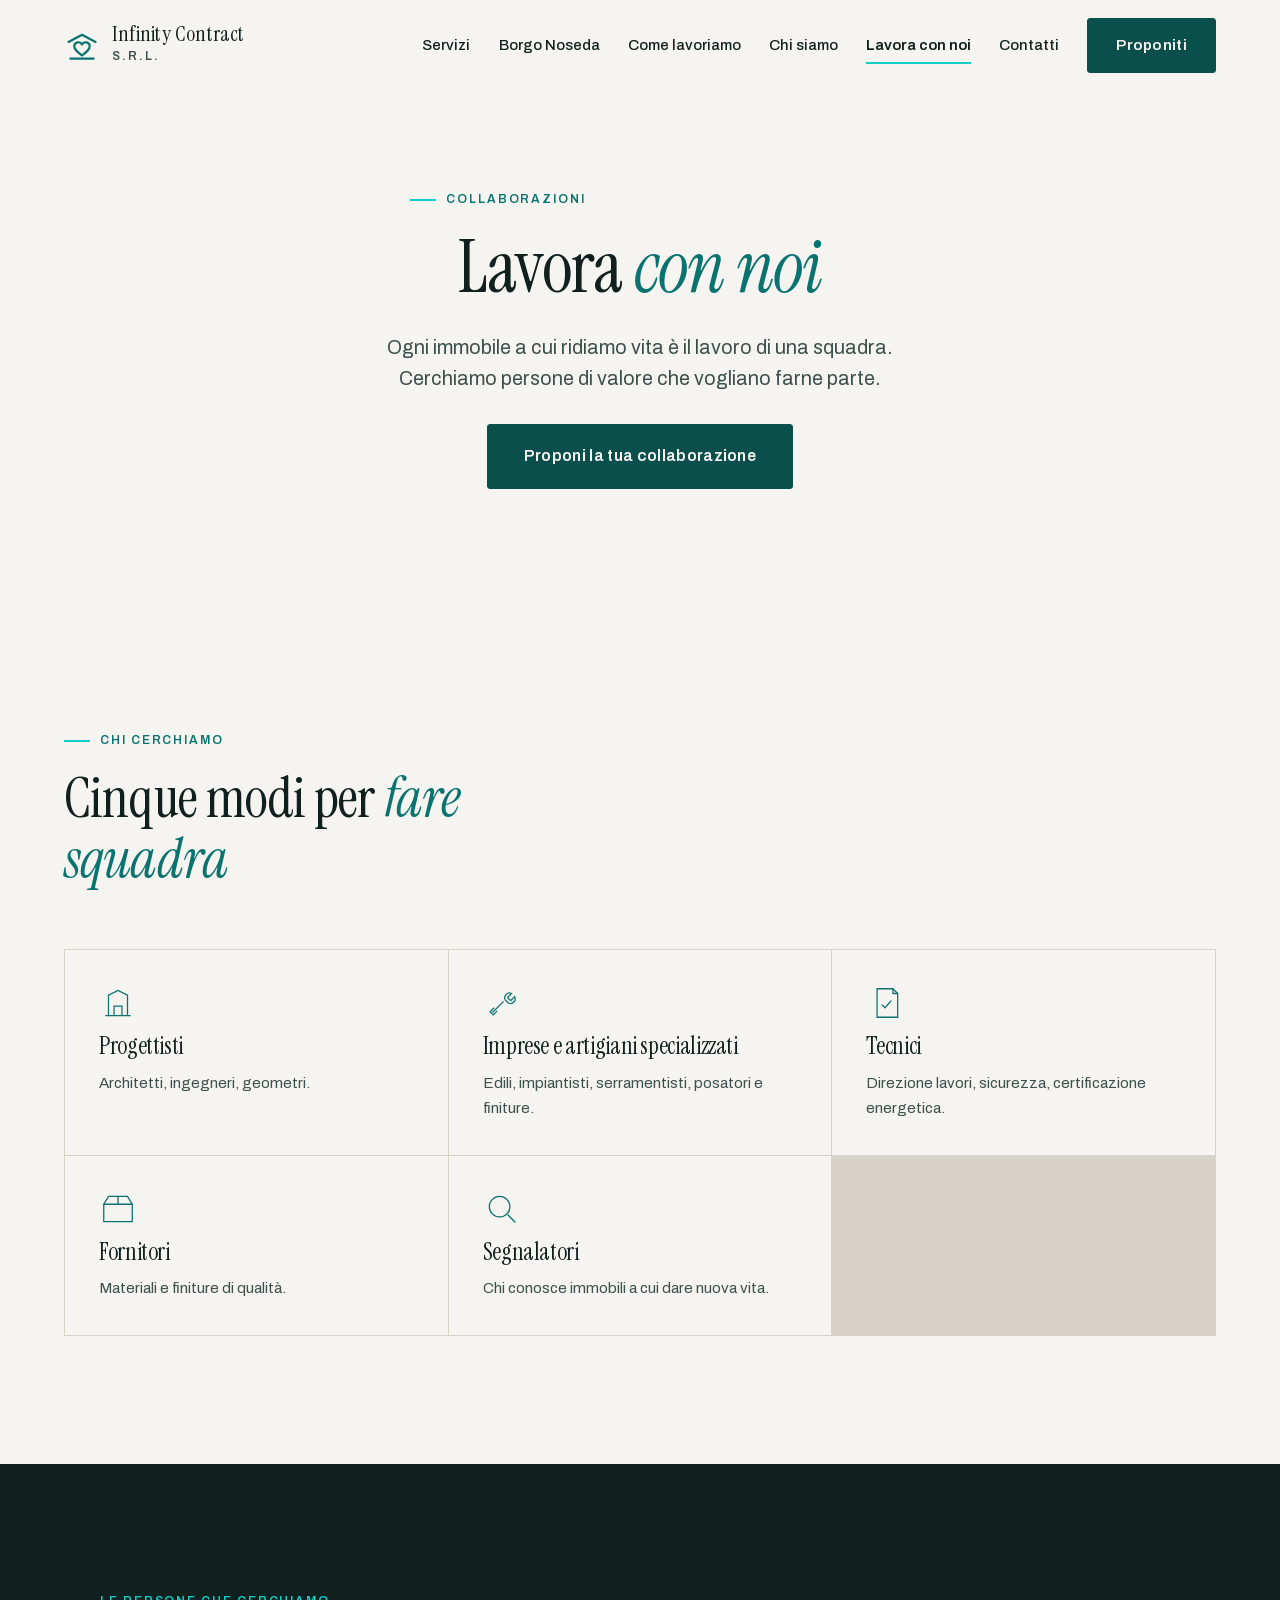
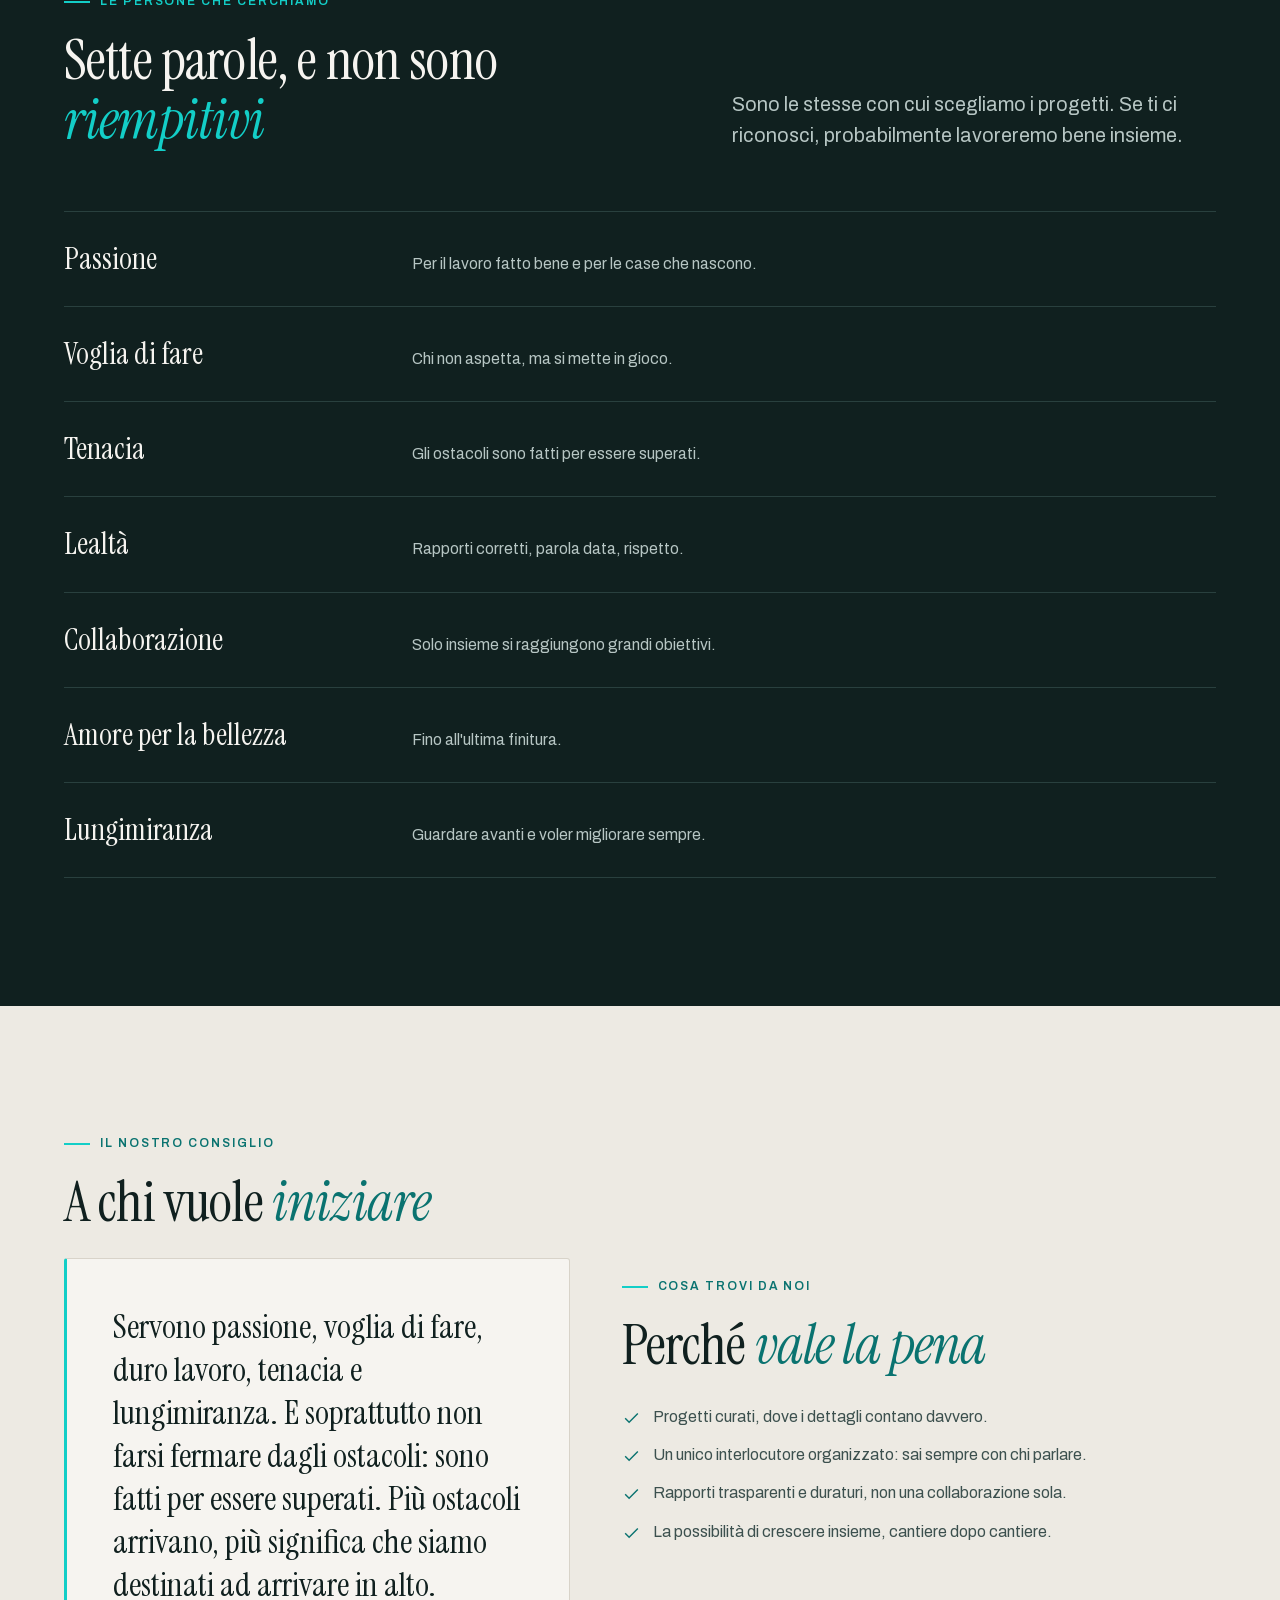
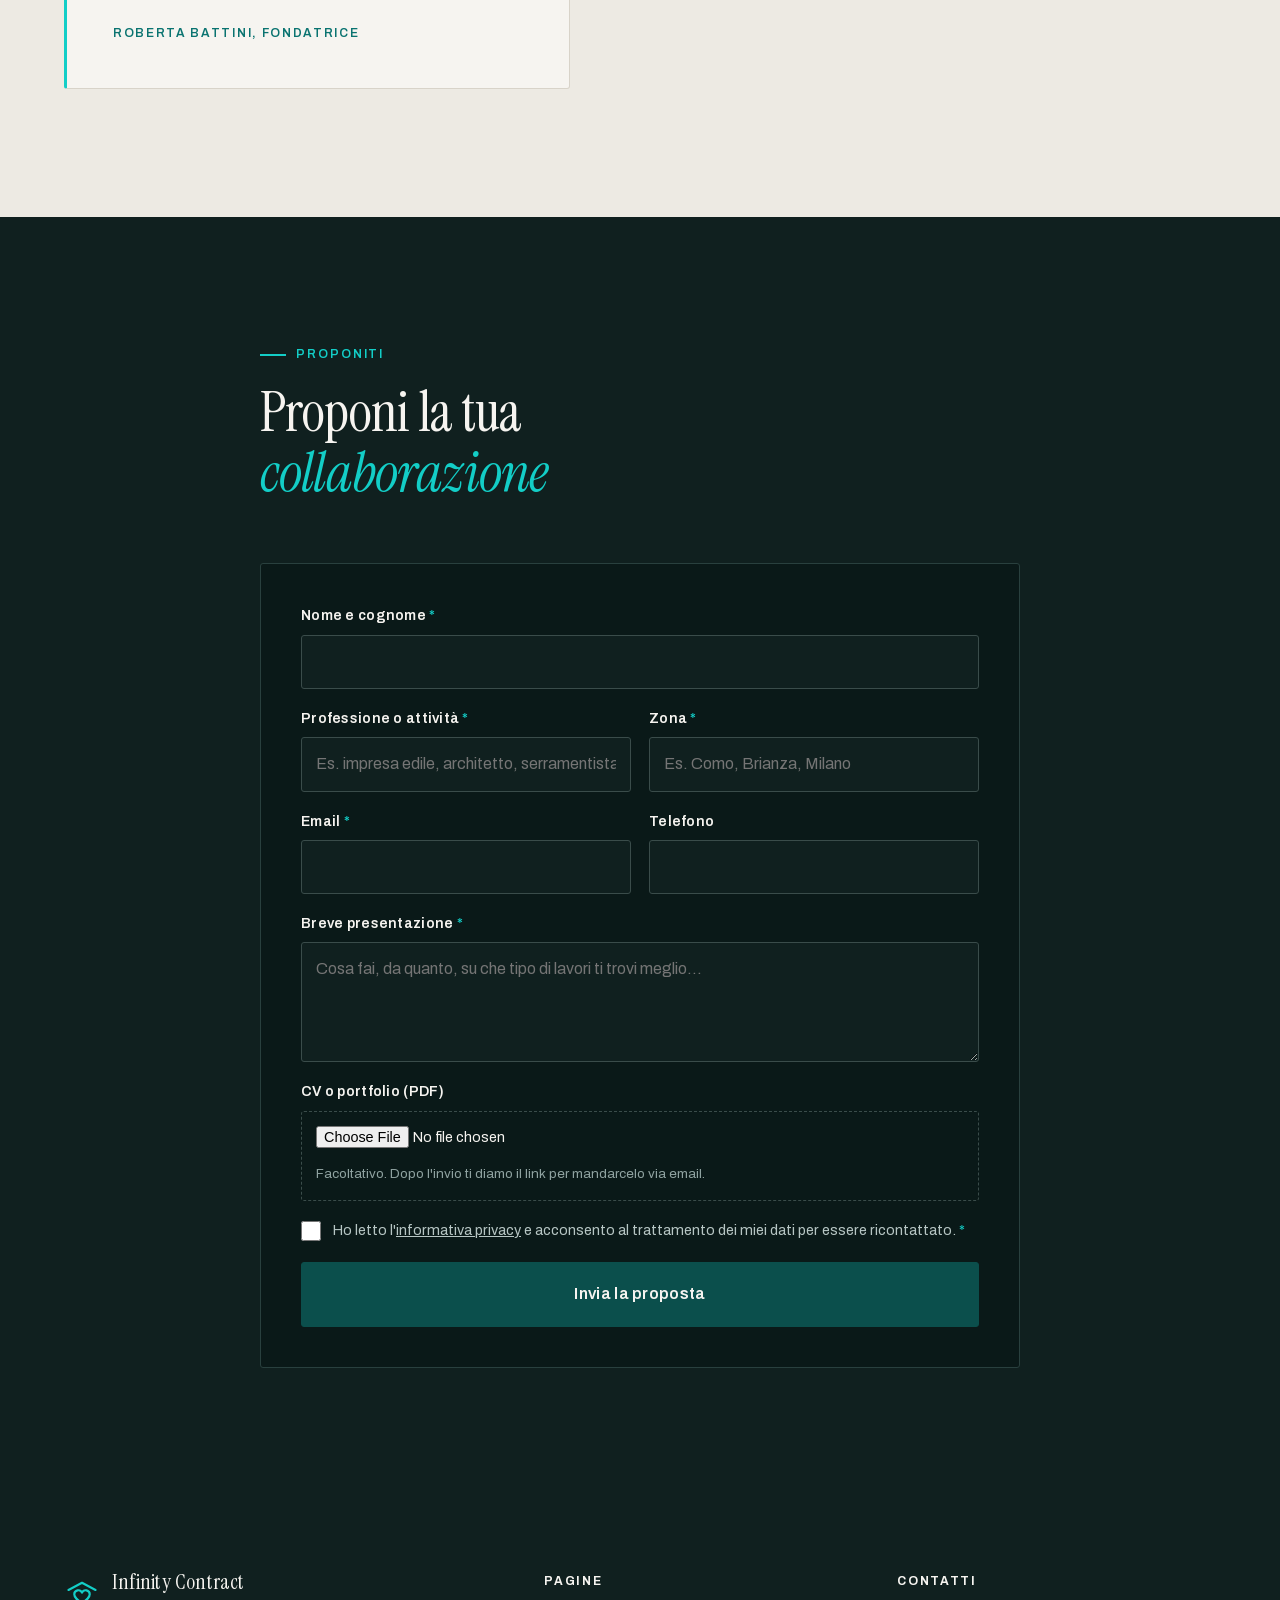
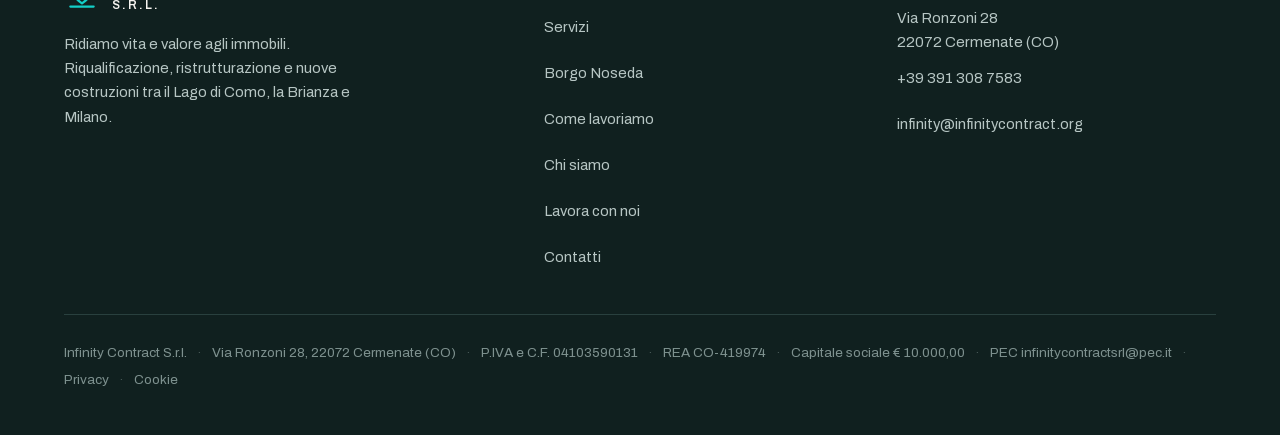
==== lavora-con-noi.html @ c90c07c7 "Riscrittura secondo il brief della cliente Il marchio è Infinity Contract, non Infinity Dreams: «Inf" ====
<!DOCTYPE html>
<html lang="it">
<head>
<meta charset="utf-8" />
<meta name="viewport" content="width=device-width, initial-scale=1" />
<title>Lavora con noi — Infinity Contract</title>
<meta name="description" content="Cerchiamo progettisti, imprese e artigiani specializzati, tecnici, fornitori e segnalatori per i nostri cantieri tra il Lago di Como, la Brianza e Milano. Proponi la tua collaborazione." />
<meta name="theme-color" content="#10201F" />
<link rel="canonical" href="https://www.infinitycontract.org/lavora-con-noi.html" />

<meta property="og:type" content="website" />
<meta property="og:locale" content="it_IT" />
<meta property="og:title" content="Lavora con noi — Infinity Contract" />
<meta property="og:description" content="Ogni immobile a cui ridiamo vita è il lavoro di una squadra. Cerchiamo persone di valore che vogliano farne parte." />

<link rel="preload" href="fonts/InstrumentSerif-400-latin.woff2" as="font" type="font/woff2" crossorigin />
<link rel="preload" href="fonts/Archivo-var-latin.woff2" as="font" type="font/woff2" crossorigin />
<link rel="stylesheet" href="stile.css" />
</head>
<body>

<svg width="0" height="0" style="position:absolute" aria-hidden="true">
  <symbol id="mark" viewBox="0 0 40 32">
    <path d="M5 11.5 20 3.5l15 8" fill="none" stroke="currentColor" stroke-width="2.4" stroke-linecap="round" stroke-linejoin="round"/>
    <path d="M20 26.5c-5.2-4-8.6-6.6-8.6-10.2a4.5 4.5 0 0 1 8.6-1.8 4.5 4.5 0 0 1 8.6 1.8c0 3.6-3.4 6.2-8.6 10.2Z" fill="none" stroke="currentColor" stroke-width="2.4" stroke-linejoin="round"/>
    <path d="M7 30h26" fill="none" stroke="currentColor" stroke-width="2.4" stroke-linecap="round"/>
  </symbol>
</svg>

<div class="progress" id="prog" aria-hidden="true"></div>
<a class="skip" href="#main">Vai al contenuto</a>

<header id="head">
  <a class="brand" href="index.html" aria-label="Infinity Contract, vai alla home">
    <svg aria-hidden="true"><use href="#mark"/></svg>
    <span><b>Infinity Contract</b><i>S.r.l.</i></span>
  </a>
  <nav id="nav" aria-label="Principale">
    <a href="index.html#servizi">Servizi</a>
    <a href="index.html#borgo">Borgo Noseda</a>
    <a href="index.html#metodo">Come lavoriamo</a>
    <a href="index.html#chi">Chi siamo</a>
    <a href="lavora-con-noi.html" class="on" aria-current="page">Lavora con noi</a>
    <a href="index.html#contatti">Contatti</a>
  </nav>
  <a class="btn head-cta" href="#proponi"><span>Proponiti</span></a>
  <button class="burger" id="burger" aria-label="Apri il menu" aria-expanded="false" aria-controls="menu">
    <span></span><span></span><span></span>
  </button>
</header>

<div id="menu" aria-hidden="true">
  <a href="index.html#servizi">Servizi</a>
  <a href="index.html#borgo">Borgo Noseda</a>
  <a href="index.html#metodo">Come lavoriamo</a>
  <a href="index.html#chi">Chi siamo</a>
  <a href="lavora-con-noi.html">Lavora con noi</a>
  <a href="index.html#contatti">Contatti</a>
  <div class="menu-foot">
    <a href="tel:+393913087583">+39 391 308 7583</a>
    <a href="mailto:infinity@infinitycontract.org">infinity@infinitycontract.org</a>
  </div>
</div>

<main id="main">

<section class="hero" style="min-height:auto">
  <div class="wrap narrow" style="text-align:center">
    <p class="kicker" style="justify-content:center">Collaborazioni</p>
    <h1 style="font-size:clamp(2.6rem,6.5vw,4.6rem)">
      <span class="line"><span>Lavora <em>con noi</em></span></span>
    </h1>
    <p class="lead" style="margin:24px auto 0">Ogni immobile a cui ridiamo vita è il
      lavoro di una squadra. Cerchiamo persone di valore che vogliano farne parte.</p>
    <div class="hero-cta" style="justify-content:center;margin-top:30px">
      <a class="btn btn-lg" href="#proponi"><span>Proponi la tua collaborazione</span></a>
    </div>
  </div>
</section>

<!-- ══════════════════════════════════════════════════════════════════════
     CHI CERCHIAMO
     ══════════════════════════════════════════════════════════════════════ -->
<section class="sec" aria-labelledby="h-cerchiamo">
  <div class="wrap">
    <div class="head-2 rv">
      <p class="kicker">Chi cerchiamo</p>
      <h2 id="h-cerchiamo">Cinque modi per <em>fare squadra</em></h2>
    </div>
    <div class="ruoli stagger">
      <article class="ruolo">
        <svg viewBox="0 0 48 48" fill="none" stroke="currentColor" stroke-width="1.6" aria-hidden="true">
          <path d="M8 40h32M12 40V14l12-6 12 6v26"/><path d="M19 40V28h10v12"/>
        </svg>
        <h3>Progettisti</h3>
        <p>Architetti, ingegneri, geometri.</p>
      </article>
      <article class="ruolo">
        <svg viewBox="0 0 48 48" fill="none" stroke="currentColor" stroke-width="1.6" aria-hidden="true">
          <path d="m12 36 14-14"/><path d="M28 20a6 6 0 0 1 8-8l-5 5 4 4 5-5a6 6 0 0 1-8 8Z"/><path d="M14 30l-5 5 4 4 5-5"/>
        </svg>
        <h3>Imprese e artigiani specializzati</h3>
        <p>Edili, impiantisti, serramentisti, posatori e finiture.</p>
      </article>
      <article class="ruolo">
        <svg viewBox="0 0 48 48" fill="none" stroke="currentColor" stroke-width="1.6" aria-hidden="true">
          <path d="M14 6h20l6 6v30H14z"/><path d="M34 6v6h6"/><path d="m20 26 4 4 8-9"/>
        </svg>
        <h3>Tecnici</h3>
        <p>Direzione lavori, sicurezza, certificazione energetica.</p>
      </article>
      <article class="ruolo">
        <svg viewBox="0 0 48 48" fill="none" stroke="currentColor" stroke-width="1.6" aria-hidden="true">
          <path d="M6 18h36v22H6z"/><path d="M6 18 12 8h24l6 10"/><path d="M24 8v10"/>
        </svg>
        <h3>Fornitori</h3>
        <p>Materiali e finiture di qualità.</p>
      </article>
      <article class="ruolo">
        <svg viewBox="0 0 48 48" fill="none" stroke="currentColor" stroke-width="1.6" aria-hidden="true">
          <circle cx="21" cy="21" r="13"/><path d="m31 31 10 10"/>
        </svg>
        <h3>Segnalatori</h3>
        <p>Chi conosce immobili a cui dare nuova vita.</p>
      </article>
    </div>
  </div>
</section>

<!-- ══════════════════════════════════════════════════════════════════════
     LE PERSONE CHE CERCHIAMO
     ══════════════════════════════════════════════════════════════════════ -->
<section class="sec sec-dark" aria-labelledby="h-persone">
  <div class="wrap">
    <div class="head-row">
      <div>
        <p class="kicker">Le persone che cerchiamo</p>
        <h2 id="h-persone">Sette parole, e non sono <em>riempitivi</em></h2>
      </div>
      <p class="lead">Sono le stesse con cui scegliamo i progetti. Se ti ci riconosci,
        probabilmente lavoreremo bene insieme.</p>
    </div>
    <ul class="parole stagger">
      <li class="parola"><b>Passione</b><span>Per il lavoro fatto bene e per le case che nascono.</span></li>
      <li class="parola"><b>Voglia di fare</b><span>Chi non aspetta, ma si mette in gioco.</span></li>
      <li class="parola"><b>Tenacia</b><span>Gli ostacoli sono fatti per essere superati.</span></li>
      <li class="parola"><b>Lealtà</b><span>Rapporti corretti, parola data, rispetto.</span></li>
      <li class="parola"><b>Collaborazione</b><span>Solo insieme si raggiungono grandi obiettivi.</span></li>
      <li class="parola"><b>Amore per la bellezza</b><span>Fino all'ultima finitura.</span></li>
      <li class="parola"><b>Lungimiranza</b><span>Guardare avanti e voler migliorare sempre.</span></li>
    </ul>
  </div>
</section>

<!-- ══════════════════════════════════════════════════════════════════════
     IL CONSIGLIO + COSA TROVI DA NOI
     ══════════════════════════════════════════════════════════════════════ -->
<section class="sec sec-alt" aria-labelledby="h-consiglio">
  <div class="wrap chi-grid">
    <div class="rv">
      <p class="kicker">Il nostro consiglio</p>
      <h2 id="h-consiglio">A chi vuole <em>iniziare</em></h2>
      <blockquote class="cit-grande" style="margin-top:26px">
        Servono passione, voglia di fare, duro lavoro, tenacia e lungimiranza. E
        soprattutto non farsi fermare dagli ostacoli: sono fatti per essere superati.
        Più ostacoli arrivano, più significa che siamo destinati ad arrivare in alto.
        <footer>Roberta Battini, fondatrice</footer>
      </blockquote>
    </div>
    <div class="rv">
      <p class="kicker">Cosa trovi da noi</p>
      <h2>Perché <em>vale la pena</em></h2>
      <ul class="vantaggi">
        <li>
          <svg viewBox="0 0 24 24" fill="none" stroke="currentColor" stroke-width="1.8" aria-hidden="true"><path d="m4 13 5 5L20 7"/></svg>
          <span>Progetti curati, dove i dettagli contano davvero.</span>
        </li>
        <li>
          <svg viewBox="0 0 24 24" fill="none" stroke="currentColor" stroke-width="1.8" aria-hidden="true"><path d="m4 13 5 5L20 7"/></svg>
          <span>Un unico interlocutore organizzato: sai sempre con chi parlare.</span>
        </li>
        <li>
          <svg viewBox="0 0 24 24" fill="none" stroke="currentColor" stroke-width="1.8" aria-hidden="true"><path d="m4 13 5 5L20 7"/></svg>
          <span>Rapporti trasparenti e duraturi, non una collaborazione sola.</span>
        </li>
        <li>
          <svg viewBox="0 0 24 24" fill="none" stroke="currentColor" stroke-width="1.8" aria-hidden="true"><path d="m4 13 5 5L20 7"/></svg>
          <span>La possibilità di crescere insieme, cantiere dopo cantiere.</span>
        </li>
      </ul>
    </div>
  </div>
</section>

<!-- ══════════════════════════════════════════════════════════════════════
     MODULO
     ══════════════════════════════════════════════════════════════════════ -->
<section class="sec sec-dark" id="proponi" aria-labelledby="h-proponi">
  <div class="wrap narrow">
    <div class="head-2 rv">
      <p class="kicker">Proponiti</p>
      <h2 id="h-proponi">Proponi la tua <em>collaborazione</em></h2>
    </div>

    <form id="formLavora" novalidate class="rv" data-emailjs="candidature">
      <div class="campi">
        <div class="field">
          <label for="l-nome">Nome e cognome <span class="req">*</span></label>
          <input id="l-nome" name="nome" type="text" autocomplete="name" required />
          <span class="msg">Scrivi nome e cognome.</span>
        </div>
        <div class="due">
          <div class="field">
            <label for="l-prof">Professione o attività <span class="req">*</span></label>
            <input id="l-prof" name="professione" type="text" required
              placeholder="Es. impresa edile, architetto, serramentista" />
            <span class="msg">Dicci che lavoro fai.</span>
          </div>
          <div class="field">
            <label for="l-zona">Zona <span class="req">*</span></label>
            <input id="l-zona" name="zona" type="text" required placeholder="Es. Como, Brianza, Milano" />
            <span class="msg">Indica la zona in cui lavori.</span>
          </div>
        </div>
        <div class="due">
          <div class="field">
            <label for="l-mail">Email <span class="req">*</span></label>
            <input id="l-mail" name="email" type="email" autocomplete="email" required />
            <span class="msg">Serve un indirizzo valido per risponderti.</span>
          </div>
          <div class="field">
            <label for="l-tel">Telefono</label>
            <input id="l-tel" name="tel" type="tel" autocomplete="tel" />
            <span class="msg">Controlla il numero: mancano delle cifre.</span>
          </div>
        </div>
        <div class="field">
          <label for="l-msg">Breve presentazione <span class="req">*</span></label>
          <textarea id="l-msg" name="presentazione" required
            placeholder="Cosa fai, da quanto, su che tipo di lavori ti trovi meglio…"></textarea>
          <span class="msg">Bastano due righe.</span>
        </div>

        <div class="field">
          <label for="l-cv">CV o portfolio (PDF)</label>
          <div class="file-campo">
            <input id="l-cv" name="allegato" type="file" accept=".pdf,application/pdf" />
            <span class="nota">Facoltativo. Dopo l'invio ti diamo il link per mandarcelo via email.</span>
          </div>
        </div>

        <label class="check">
          <input type="checkbox" id="l-priv" required />
          <span>Ho letto l'<a href="index.html#">informativa privacy</a> e acconsento al
            trattamento dei miei dati per essere ricontattato. <span class="req">*</span></span>
        </label>

        <!-- Campo trappola per bot. -->
        <input type="text" name="azienda" id="l-azienda" tabindex="-1" autocomplete="off"
          style="position:absolute;left:-9999px;width:1px;height:1px;overflow:hidden" aria-hidden="true" />

        <p class="form-error" role="alert">Non siamo riusciti a inviare la proposta.
          Riprova, oppure scrivici a
          <a href="mailto:infinity@infinitycontract.org">infinity@infinitycontract.org</a>.</p>

        <button class="btn btn-lg" type="submit" style="width:100%"><span>Invia la proposta</span></button>
      </div>

      <div class="sent" role="status">
        <svg width="46" height="46" viewBox="0 0 24 24" fill="none" stroke="currentColor" stroke-width="1.6" aria-hidden="true"><circle cx="12" cy="12" r="10"/><path d="m8 12 3 3 5-6"/></svg>
        <h3>Proposta ricevuta</h3>
        <p>La leggiamo e ti rispondiamo. Grazie per averci scritto.</p>
        <p class="allega" hidden>Per mandarci il CV o il portfolio,
          <a class="link" href="mailto:infinity@infinitycontract.org">allegalo a una email</a>:
          l'oggetto è già pronto.</p>
      </div>
    </form>
  </div>
</section>
</main>

<footer>
  <div class="wrap">
    <div class="foot-grid">
      <div>
        <a class="brand" href="index.html" aria-label="Infinity Contract">
          <svg aria-hidden="true"><use href="#mark"/></svg>
          <span><b>Infinity Contract</b><i>S.r.l.</i></span>
        </a>
        <p style="margin-top:16px;max-width:36ch">Ridiamo vita e valore agli immobili.
          Riqualificazione, ristrutturazione e nuove costruzioni tra il Lago di Como, la
          Brianza e Milano.</p>
      </div>
      <div>
        <h4>Pagine</h4>
        <ul>
          <li><a href="index.html#servizi">Servizi</a></li>
          <li><a href="index.html#borgo">Borgo Noseda</a></li>
          <li><a href="index.html#metodo">Come lavoriamo</a></li>
          <li><a href="index.html#chi">Chi siamo</a></li>
          <li><a href="lavora-con-noi.html">Lavora con noi</a></li>
          <li><a href="index.html#contatti">Contatti</a></li>
        </ul>
      </div>
      <div>
        <h4>Contatti</h4>
        <ul>
          <li>Via Ronzoni 28<br />22072 Cermenate (CO)</li>
          <li><a href="tel:+393913087583">+39 391 308 7583</a></li>
          <li><a href="mailto:infinity@infinitycontract.org">infinity@infinitycontract.org</a></li>
        </ul>
      </div>
    </div>
    <div class="foot-legale">
      <span>Infinity Contract S.r.l.</span><span class="sep">·</span>
      <span>Via Ronzoni 28, 22072 Cermenate (CO)</span><span class="sep">·</span>
      <span>P.IVA e C.F. 04103590131</span><span class="sep">·</span>
      <span>REA CO-419974</span><span class="sep">·</span>
      <span>Capitale sociale € 10.000,00</span><span class="sep">·</span>
      <span>PEC infinitycontractsrl@pec.it</span><span class="sep">·</span>
      <span><a href="#">Privacy</a></span><span class="sep">·</span>
      <span><a href="#">Cookie</a></span>
    </div>
  </div>
</footer>

<nav id="mbar" aria-label="Azioni rapide">
  <a href="tel:+393913087583">
    <svg viewBox="0 0 24 24" fill="none" stroke="currentColor" stroke-width="1.8" aria-hidden="true"><path d="M22 16.9v3a2 2 0 0 1-2.2 2 19.8 19.8 0 0 1-8.6-3.1 19.5 19.5 0 0 1-6-6A19.8 19.8 0 0 1 2.1 4.2 2 2 0 0 1 4.1 2h3a2 2 0 0 1 2 1.7c.1 1 .4 1.9.7 2.8a2 2 0 0 1-.4 2.1L8.1 9.9a16 16 0 0 0 6 6l1.3-1.3a2 2 0 0 1 2.1-.5c.9.4 1.8.6 2.8.8a2 2 0 0 1 1.7 2Z"/></svg>
    Chiama
  </a>
  <a href="https://wa.me/393913087583" target="_blank" rel="noopener noreferrer">
    <svg viewBox="0 0 24 24" fill="currentColor" aria-hidden="true"><path d="M12 2a10 10 0 0 0-8.6 15l-1.3 4.7 4.8-1.3A10 10 0 1 0 12 2Zm5.6 14.2c-.2.6-1.2 1.2-1.7 1.2-.5.1-1 .1-1.6-.1-.4-.1-.9-.3-1.5-.6a11 11 0 0 1-4.3-3.8c-.3-.4-.9-1.3-.9-2.4 0-1.2.6-1.8.8-2 .2-.2.5-.3.6-.3h.5c.2 0 .4 0 .6.4l.7 1.7c.1.2 0 .4-.1.5l-.3.4-.3.3c-.1.1-.2.3 0 .5a7.6 7.6 0 0 0 3.5 3c.3.1.4.1.6-.1l.8-1c.2-.2.3-.1.5-.1l1.7.8c.2.1.4.2.4.3.1.2.1.7-.1 1.3Z"/></svg>
    WhatsApp
  </a>
  <a href="#proponi">
    <svg viewBox="0 0 24 24" fill="none" stroke="currentColor" stroke-width="1.8" aria-hidden="true"><path d="M4 5h16v14H4z"/><path d="m4 7 8 5 8-5"/></svg>
    Proponiti
  </a>
</nav>

<script src="script.js"></script>
</body>
</html>
---- stile.css ----
/* Infinity Contract — foglio di stile condiviso da index.html e
   lavora-con-noi.html. Due pagine, una sola palette: se cambia un token qui,
   cambia su tutte e due. */

/* ═══════════════════════════════════════════════════════════════════════
   FONT LOCALI — niente Google Fonts: l'embed manderebbe l'IP del
   visitatore a Google prima di qualsiasi consenso.
   Instrument Serif: solo 400 e 400 corsivo, è un carattere da titolo.
   Archivo: variabile, un file copre 400→700.
   ═══════════════════════════════════════════════════════════════════════ */
@font-face{font-family:'Instrument Serif';font-style:normal;font-weight:400;font-display:swap;
  src:url(fonts/InstrumentSerif-400-latin.woff2) format('woff2');
  unicode-range:U+0000-00FF,U+0131,U+0152-0153,U+02BB-02BC,U+02C6,U+02DA,U+02DC,U+0304,U+0308,U+0329,U+2000-206F,U+20AC,U+2122,U+2191,U+2193,U+2212,U+2215,U+FEFF,U+FFFD;}
@font-face{font-family:'Instrument Serif';font-style:normal;font-weight:400;font-display:swap;
  src:url(fonts/InstrumentSerif-400-latin-ext.woff2) format('woff2');
  unicode-range:U+0100-02BA,U+02BD-02C5,U+02C7-02CC,U+02CE-02D7,U+02DD-02FF,U+0304,U+0308,U+0329,U+1D00-1DBF,U+1E00-1E9F,U+1EF2-1EFF,U+2020,U+20A0-20AB,U+20AD-20C0,U+2113,U+2C60-2C7F,U+A720-A7FF;}
@font-face{font-family:'Instrument Serif';font-style:italic;font-weight:400;font-display:swap;
  src:url(fonts/InstrumentSerif-400italic-latin.woff2) format('woff2');
  unicode-range:U+0000-00FF,U+0131,U+0152-0153,U+02BB-02BC,U+02C6,U+02DA,U+02DC,U+0304,U+0308,U+0329,U+2000-206F,U+20AC,U+2122,U+2191,U+2193,U+2212,U+2215,U+FEFF,U+FFFD;}
@font-face{font-family:'Instrument Serif';font-style:italic;font-weight:400;font-display:swap;
  src:url(fonts/InstrumentSerif-400italic-latin-ext.woff2) format('woff2');
  unicode-range:U+0100-02BA,U+02BD-02C5,U+02C7-02CC,U+02CE-02D7,U+02DD-02FF,U+0304,U+0308,U+0329,U+1D00-1DBF,U+1E00-1E9F,U+1EF2-1EFF,U+2020,U+20A0-20AB,U+20AD-20C0,U+2113,U+2C60-2C7F,U+A720-A7FF;}
@font-face{font-family:'Archivo';font-style:normal;font-weight:400 700;font-stretch:100%;font-display:swap;
  src:url(fonts/Archivo-var-latin.woff2) format('woff2');
  unicode-range:U+0000-00FF,U+0131,U+0152-0153,U+02BB-02BC,U+02C6,U+02DA,U+02DC,U+0304,U+0308,U+0329,U+2000-206F,U+20AC,U+2122,U+2191,U+2193,U+2212,U+2215,U+FEFF,U+FFFD;}
@font-face{font-family:'Archivo';font-style:normal;font-weight:400 700;font-stretch:100%;font-display:swap;
  src:url(fonts/Archivo-var-latin-ext.woff2) format('woff2');
  unicode-range:U+0100-02BA,U+02BD-02C5,U+02C7-02CC,U+02CE-02D7,U+02DD-02FF,U+0304,U+0308,U+0329,U+1D00-1DBF,U+1E00-1E9F,U+1EF2-1EFF,U+2020,U+20A0-20AB,U+20AD-20C0,U+2113,U+2C60-2C7F,U+A720-A7FF;}

/* ═══════════════════════════════════════════════════════════════════════
   COLORE — il turchese #13CEC7 è quello esatto del marchio (cuore sotto
   il tetto). Sul chiaro sta a 1,8:1: è un colore da campiture, righe e
   fondi scuri, MAI da testo su fondo chiaro. Per il testo c'è --turq-ink.
   ═══════════════════════════════════════════════════════════════════════ */
:root{
  --bone:#F6F4F0;        /* fondo pagina, bianco caldo da cantiere */
  --bone-2:#EDEAE3;      /* superfici, fasce alternate */
  --bone-3:#E2DED5;      /* bordi pieni, placeholder */
  --ink:#10201F;         /* testo e sezioni scure */
  --ink-2:#3C504E;       /* testo secondario — 7,9:1 sul fondo */
  --petrol:#0B4F4C;      /* bottoni e titoli — 8,5:1 sul fondo */
  --turq:#13CEC7;        /* marchio: campiture, righe, testo su scuro */
  --turq-ink:#0A7370;    /* turchese scurito per testo: 5,2:1 sul fondo, 4,7:1 sulle fasce */
  --turq-soft:rgba(19,206,199,.14);
  --line:#D8D3C9;
  --line-2:#C3BDB0;
  --err:#A32C1E;

  --serif:'Instrument Serif',Georgia,'Times New Roman',serif;
  --sans:'Archivo',ui-sans-serif,system-ui,-apple-system,'Segoe UI',Roboto,sans-serif;

  --pad:clamp(20px,5vw,64px);
  --rad:3px;             /* squadrato: è edilizia, non benessere */
  --ease:cubic-bezier(.22,.61,.36,1);
}

*{box-sizing:border-box;margin:0;padding:0}
html{scroll-behavior:smooth;-webkit-text-size-adjust:100%}
body{
  background:var(--bone);color:var(--ink);
  font:400 17px/1.65 var(--sans);
  -webkit-font-smoothing:antialiased;text-rendering:optimizeLegibility;
  overflow-x:hidden;
}
img{max-width:100%;display:block}
a{color:inherit}
button,input,select,textarea{font:inherit;color:inherit}
:focus-visible{outline:2.5px solid var(--turq-ink);outline-offset:3px;border-radius:2px}
::selection{background:var(--turq);color:var(--ink)}

.wrap{width:min(1240px,100% - var(--pad)*2);margin-inline:auto}
.narrow{width:min(760px,100%)}
section{position:relative}
.sec{padding:clamp(72px,10vw,132px) 0}
.sec-dark{background:var(--ink);color:var(--bone)}
.sec-alt{background:var(--bone-2)}

/* ── Tipografia ──────────────────────────────────────────────────────── */
h1,h2,h3{font-family:var(--serif);font-weight:400;letter-spacing:-.015em;line-height:1.06}
h1{font-size:clamp(2.9rem,7.4vw,5.5rem)}
h2{font-size:clamp(2.1rem,4.6vw,3.5rem);line-height:1.08}
h3{font-size:clamp(1.35rem,2.2vw,1.75rem);line-height:1.18}
h1 em,h2 em{font-style:italic;color:var(--turq-ink)}
.sec-dark h1 em,.sec-dark h2 em{color:var(--turq)}
p{max-width:68ch}
.lead{font-size:clamp(1.06rem,1.6vw,1.22rem);color:var(--ink-2);line-height:1.6}
.sec-dark .lead{color:#B7C6C4}

/* Micro-etichetta: 12px è il minimo leggibile per un maiuscoletto spaziato */
.kicker{
  font-size:12px;font-weight:600;letter-spacing:.16em;text-transform:uppercase;
  color:var(--turq-ink);display:flex;align-items:center;gap:10px;margin-bottom:18px;
}
.kicker::before{content:'';width:26px;height:2px;background:var(--turq);flex:none}
.sec-dark .kicker{color:var(--turq)}
.num{font-variant-numeric:tabular-nums}

/* Il vincolo va sul titolo, non sul contenitore: 'ch' si misura sul font
   dell'elemento, e sul div varrebbe quello del corpo del testo. */
.head-2{margin-bottom:clamp(38px,5vw,60px)}
.head-2 h2{max-width:19ch}
.head-row{display:flex;flex-wrap:wrap;gap:24px 48px;align-items:flex-end;justify-content:space-between;margin-bottom:clamp(38px,5vw,60px)}
.head-row h2{max-width:18ch}
.head-row .lead{max-width:44ch}

/* ── Bottoni ─────────────────────────────────────────────────────────── */
.btn{
  --bg:var(--petrol);--fg:var(--bone);
  position:relative;display:inline-flex;align-items:center;justify-content:center;gap:10px;
  min-height:52px;padding:14px 28px;border:1px solid var(--bg);border-radius:var(--rad);
  background:var(--bg);color:var(--fg);
  font-size:.95rem;font-weight:600;letter-spacing:.02em;text-decoration:none;cursor:pointer;
  overflow:hidden;isolation:isolate;transition:color .3s var(--ease),border-color .3s;
}
.btn span{position:relative;z-index:2}
.btn::after{
  content:'';position:absolute;inset:0;z-index:1;background:var(--turq);
  transform:translateY(101%);transition:transform .45s var(--ease);
}
.btn:hover::after,.btn:focus-visible::after{transform:translateY(0)}
.btn:hover,.btn:focus-visible{color:var(--ink)}
.btn-ghost{--bg:transparent;--fg:var(--ink);border-color:var(--line-2)}
.btn-ghost:hover{border-color:var(--turq)}
.sec-dark .btn-ghost{--fg:var(--bone);border-color:#3A4C4A}
.btn-lg{min-height:60px;padding:18px 36px;font-size:1rem}

/* Link sottolineato che si disegna */
.link{
  display:inline-flex;align-items:center;gap:8px;text-decoration:none;font-weight:600;
  color:var(--turq-ink);font-size:.95rem;padding-bottom:2px;background-image:linear-gradient(var(--turq),var(--turq));
  background-size:0 2px;background-repeat:no-repeat;background-position:0 100%;
  transition:background-size .4s var(--ease);
}
.link:hover,.link:focus-visible{background-size:100% 2px}
/* Un .link dentro un paragrafo è testo e vale l'eccezione per i link in linea;
   quando invece sta da solo è un comando, e deve arrivare a 44px. */
.evid .link,.domande a{min-height:44px}
.sec-dark .link{color:var(--turq)}

/* ── Reveal ──────────────────────────────────────────────────────────── */
.rv{opacity:0;transform:translateY(26px);transition:opacity .8s var(--ease),transform .8s var(--ease)}
.rv.in{opacity:1;transform:none}
.stagger>*{opacity:0;transform:translateY(22px);transition:opacity .7s var(--ease),transform .7s var(--ease)}
.stagger.in>*{opacity:1;transform:none}

/* ── Segnaposto foto ─────────────────────────────────────────────────── */
.ph{
  position:relative;overflow:hidden;background:
    linear-gradient(135deg,var(--bone-3),var(--bone-2) 55%,#D3CEC3);
  display:flex;align-items:center;justify-content:center;
}
.ph::after{
  content:attr(data-ph);position:absolute;inset:auto 0 0 0;padding:12px 16px;
  font-size:12px;font-weight:600;letter-spacing:.14em;text-transform:uppercase;
  color:#7A7466;background:rgba(246,244,240,.72);
}
.ph-dark{background:linear-gradient(135deg,#17302E,#0C1F1E 60%,#13302E)}
.ph-dark::after{color:#7E918F;background:rgba(16,32,31,.72)}

/* ═══════════════════════════════════════════════════════════════════════
   HEADER
   ═══════════════════════════════════════════════════════════════════════ */
.progress{position:fixed;top:0;left:0;height:2px;width:100%;transform-origin:0 50%;transform:scaleX(0);background:var(--turq);z-index:120}
.skip{position:absolute;left:-9999px;top:0;background:var(--ink);color:var(--bone);padding:12px 18px;z-index:200}
.skip:focus{left:10px;top:10px}

#head{
  position:fixed;top:0;left:0;right:0;z-index:100;
  display:flex;align-items:center;gap:20px;
  padding:18px var(--pad);
  transition:background .35s var(--ease),padding .35s var(--ease),box-shadow .35s,border-color .35s;
  border-bottom:1px solid transparent;
}
#head.stuck{
  background:rgba(246,244,240,.92);backdrop-filter:blur(14px);-webkit-backdrop-filter:blur(14px);
  padding:11px var(--pad);border-bottom-color:var(--line);
}
.brand{display:flex;align-items:center;gap:12px;text-decoration:none;flex:none;min-height:44px}
.brand svg{width:36px;height:30px;flex:none;color:var(--turq-ink);transition:color .3s}
.brand:hover svg{color:var(--turq)}
.brand b{font-family:var(--serif);font-weight:400;font-size:1.34rem;letter-spacing:.01em;line-height:1;display:block}
.brand i{font-style:normal;font-size:12px;font-weight:600;letter-spacing:.17em;text-transform:uppercase;color:var(--ink-2);display:block;margin-top:2px}

#nav{display:none;margin-left:auto;gap:clamp(16px,2.2vw,30px)}
#nav a{
  text-decoration:none;font-size:.93rem;font-weight:500;padding:6px 0;position:relative;
  white-space:nowrap;          /* sei voci: senza questo «Borgo Noseda» va a capo */
}
#nav a::after{content:'';position:absolute;left:0;right:0;bottom:0;height:2px;background:var(--turq);transform:scaleX(0);transform-origin:0 50%;transition:transform .4s var(--ease)}
#nav a:hover::after,#nav a:focus-visible::after,#nav a.on::after{transform:scaleX(1)}
#nav a.on{font-weight:600}
.head-cta{display:none}
.burger{
  margin-left:auto;width:48px;height:48px;display:grid;place-items:center;gap:0;
  background:none;border:1px solid var(--line-2);border-radius:var(--rad);cursor:pointer;
}
.burger span{display:block;width:20px;height:1.6px;background:var(--ink);transition:transform .35s var(--ease),opacity .2s}
.burger span+span{margin-top:5px}
.burger[aria-expanded=true] span:nth-child(1){transform:translateY(6.6px) rotate(45deg)}
.burger[aria-expanded=true] span:nth-child(2){opacity:0}
.burger[aria-expanded=true] span:nth-child(3){transform:translateY(-6.6px) rotate(-45deg)}

#menu{
  position:fixed;inset:0;z-index:99;background:var(--ink);color:var(--bone);
  display:flex;flex-direction:column;justify-content:center;gap:6px;padding:90px var(--pad) 40px;
  opacity:0;visibility:hidden;transition:opacity .4s var(--ease),visibility .4s;
}
#menu.open{opacity:1;visibility:visible}
#menu a{
  font-family:var(--serif);font-size:clamp(2rem,9vw,3rem);text-decoration:none;padding:9px 0;
  opacity:0;transform:translateY(20px);transition:opacity .5s var(--ease),transform .5s var(--ease),color .2s;
}
#menu.open a{opacity:1;transform:none}
#menu a:hover{color:var(--turq)}
#menu .menu-foot{margin-top:34px;font-size:.95rem;color:#B7C6C4;display:flex;flex-wrap:wrap;gap:8px 22px}
#menu .menu-foot a{font-family:var(--sans);font-size:.95rem;color:var(--turq);padding:0;display:inline-flex;align-items:center;min-height:44px}

@media(min-width:1150px){
  #nav{display:flex}
  .head-cta{display:inline-flex;margin-left:8px}
  .burger{display:none}
}

/* ═══════════════════════════════════════════════════════════════════════
   HERO — foto grande, titolo che sale riga per riga
   ═══════════════════════════════════════════════════════════════════════ */
/* Il brief chiede che l'hero stia in una schermata anche sul telefono:
   100svh usa l'altezza "piccola" della viewport, quella con le barre del
   browser visibili, quindi niente taglio al primo caricamento. */
.hero{padding:clamp(96px,17vw,190px) 0 clamp(36px,7vw,80px);position:relative;overflow:hidden}
@media(max-width:999px){
  /* Il brief chiede l'hero tutto visibile senza scorrere. I selettori sono
     prefissati con .hero perché le regole base stanno più in basso nel file:
     a parità di specificità vincerebbe l'ultima scritta. */
  /* Colonna, non riga: in riga il flex:1 sul .wrap ne annullerebbe la
     larghezza calcolata e il contenuto finirebbe appiccicato ai bordi. */
  .hero{min-height:100svh;display:flex;flex-direction:column;justify-content:center;padding:92px 0 26px}
  .hero .hero-grid{display:flex;flex-direction:column;gap:16px;flex:1;min-height:0}
  .hero .kicker{margin-bottom:10px}
  .hero h1{font-size:clamp(2rem,8.4vw,2.7rem);margin:10px 0 14px}
  .hero .lead{font-size:1rem;line-height:1.55;margin-bottom:18px}
  .hero .hero-cta{gap:10px;margin-bottom:0}
  .hero .hero-cta .btn{width:100%;min-height:50px;padding:12px 20px;font-size:.92rem}
  /* L'immagine prende quello che resta invece di imporre una proporzione fissa:
     così l'hero entra anche sugli schermi corti, senza tagli. */
  .hero .hero-media{flex:1;display:flex;flex-direction:column;min-height:130px}
  .hero .hero-ph{flex:1;aspect-ratio:auto;min-height:110px}
  .hero .hero-tag{position:static;max-width:none;margin-top:10px;box-shadow:none;
    display:flex;align-items:center;gap:12px}
  .hero .hero-tag b{font-size:1.3rem}
  .hero .hero-tag span{margin-top:0}
}
.hero-grid{display:grid;gap:clamp(34px,5vw,60px)}
@media(min-width:1000px){
  .hero-grid{grid-template-columns:1.06fr .94fr;align-items:center}
}
.hero h1{margin:14px 0 26px}
/* L'overflow serve all'animazione, ma taglierebbe le discendenti: il padding
   restituisce lo spazio alla "g" e il margine negativo lo toglie dal flusso. */
.line{display:block;overflow:hidden;padding-bottom:.14em;margin-bottom:-.14em}
.line>span{display:block;transform:translateY(125%);transition:transform 1s var(--ease)}
.ready .line>span{transform:none}
.ready .line:nth-child(2)>span{transition-delay:.1s}
.ready .line:nth-child(3)>span{transition-delay:.2s}
.hero .lead{max-width:46ch;margin-bottom:32px}
.hero-cta{display:flex;flex-wrap:wrap;gap:12px;margin-bottom:34px}

.hero-media{position:relative}
.hero-ph{
  aspect-ratio:4/5;border-radius:var(--rad);
  clip-path:inset(0 0 100% 0);transition:clip-path 1.3s var(--ease) .25s;
}
.ready .hero-ph{clip-path:inset(0 0 0 0)}
.hero-tag{
  position:absolute;left:-14px;bottom:34px;background:var(--ink);color:var(--bone);
  padding:16px 20px;border-radius:var(--rad);max-width:260px;
  box-shadow:0 18px 40px rgba(16,32,31,.18);
}
.hero-tag b{display:block;font-family:var(--serif);font-size:1.7rem;line-height:1;color:var(--turq)}
.hero-tag span{display:block;font-size:.8rem;color:#B7C6C4;margin-top:6px;line-height:1.4}

/* ═══════════════════════════════════════════════════════════════════════
   VALORI — lista editoriale numerata, non card
   ═══════════════════════════════════════════════════════════════════════ */
/* Base chiara; sotto, le varianti per quando la lista sta su fondo scuro. */
.valori{border-top:1px solid var(--line)}
.valore{
  display:grid;gap:6px 30px;padding:26px 0;border-bottom:1px solid var(--line);
  align-items:baseline;position:relative;transition:padding-left .4s var(--ease)
}
@media(min-width:800px){.valore{grid-template-columns:58px 1fr 1.05fr;gap:30px;padding:30px 0}}
.valore:hover{padding-left:10px}
.valore .n{font-family:var(--serif);font-size:1.5rem;color:var(--turq-ink);line-height:1}
.valore h3{font-size:clamp(1.5rem,2.6vw,2.05rem)}
.valore p{color:var(--ink-2);font-size:.98rem;max-width:52ch}
.sec-dark .valori{border-top-color:#29403E}
.sec-dark .valore{border-bottom-color:#29403E}
.sec-dark .valore .n{color:var(--turq)}
.sec-dark .valore p{color:#B7C6C4}

/* ═══════════════════════════════════════════════════════════════════════
   SERVIZI
   ═══════════════════════════════════════════════════════════════════════ */
.serv-grid{display:grid;gap:1px;background:var(--line);border:1px solid var(--line)}
@media(min-width:860px){.serv-grid{grid-template-columns:1fr 1fr}}
.serv{
  background:var(--bone);padding:clamp(28px,4vw,46px);
  display:flex;flex-direction:column;gap:14px;position:relative;overflow:hidden;
  transition:background .4s var(--ease);
}
.serv::before{
  content:'';position:absolute;left:0;top:0;bottom:0;width:3px;background:var(--turq);
  transform:scaleY(0);transform-origin:50% 0;transition:transform .5s var(--ease);
}
.serv:hover::before{transform:scaleY(1)}
.serv:hover{background:#FBFAF8}
.serv-ico{width:46px;height:46px;color:var(--turq-ink);margin-bottom:6px}
.serv h3{margin-bottom:2px}
.serv p{color:var(--ink-2);font-size:.98rem;flex:1}
.serv ul{list-style:none;display:flex;flex-wrap:wrap;gap:8px;margin-top:6px}
.serv ul li{
  font-size:12px;font-weight:600;letter-spacing:.06em;text-transform:uppercase;
  color:var(--ink-2);border:1px solid var(--line-2);border-radius:999px;padding:5px 12px;
}

/* ═══════════════════════════════════════════════════════════════════════
   PRIMA / DOPO
   ═══════════════════════════════════════════════════════════════════════ */
.ba{position:relative;aspect-ratio:16/9;border-radius:var(--rad);overflow:hidden;touch-action:pan-y;user-select:none}
.ba .strato{position:absolute;inset:0}
.ba .dopo{clip-path:inset(0 0 0 var(--x,50%))}
/* Dentro il confronto le didascalie dei segnaposto starebbero una sopra
   l'altra, e quella del livello "dopo" verrebbe tagliata dal clip-path.
   Qui bastano le due pastiglie Prima/Dopo. */
.ba .ph::after{display:none}
.ba .et{
  position:absolute;top:14px;padding:6px 12px;border-radius:2px;font-size:12px;font-weight:700;
  letter-spacing:.14em;text-transform:uppercase;background:rgba(16,32,31,.82);color:var(--bone);
}
.ba .et-a{left:14px}
.ba .et-b{right:14px;background:var(--turq);color:var(--ink)}
.ba-h{position:absolute;top:0;bottom:0;left:var(--x,50%);width:2px;background:var(--turq);pointer-events:none;transform:translateX(-1px)}
.ba-h::after{
  content:'';position:absolute;top:50%;left:50%;width:46px;height:46px;transform:translate(-50%,-50%);
  border-radius:50%;background:var(--turq);box-shadow:0 4px 18px rgba(16,32,31,.3);
}
.ba-h i{
  position:absolute;top:50%;left:50%;transform:translate(-50%,-50%);z-index:2;
  color:var(--ink);font-style:normal;font-size:15px;font-weight:700;letter-spacing:-.06em;
}
.ba input[type=range]{
  position:absolute;inset:0;width:100%;height:100%;opacity:0;cursor:ew-resize;margin:0;
  -webkit-appearance:none;appearance:none;background:none;
}
/* Cursore largo 0: così il valore corrisponde esattamente al punto cliccato e la
   maniglia disegnata non va mai fuori asse rispetto al taglio. */
.ba input[type=range]::-webkit-slider-thumb{-webkit-appearance:none;width:1px;height:100%}
.ba input[type=range]::-moz-range-thumb{width:1px;height:100%;border:0}
.ba input[type=range]:focus-visible+.ba-h::after{outline:3px solid var(--bone);outline-offset:2px}

/* ═══════════════════════════════════════════════════════════════════════
   METODO — la pianta che si disegna
   ═══════════════════════════════════════════════════════════════════════ */
.metodo-grid{display:grid;gap:clamp(30px,4vw,54px)}
@media(min-width:980px){.metodo-grid{grid-template-columns:.85fr 1.15fr;align-items:start}}
.fasi{list-style:none;display:grid;gap:2px}
.fase{
  width:100%;text-align:left;background:none;border:0;border-left:2px solid #29403E;
  padding:18px 0 18px 22px;cursor:pointer;color:inherit;
  transition:border-color .4s var(--ease),padding-left .4s var(--ease);
}
.fase:hover{padding-left:28px}
.fase[aria-pressed=true]{border-left-color:var(--turq)}
.fase .fn{font-size:12px;font-weight:700;letter-spacing:.16em;color:#7E918F;transition:color .3s}
.fase[aria-pressed=true] .fn{color:var(--turq)}
.fase h3{margin:6px 0 4px;font-size:clamp(1.3rem,2.3vw,1.7rem);transition:color .3s}
.fase p{font-size:.95rem;color:#8FA2A0;max-width:40ch;transition:color .3s}
.fase[aria-pressed=true] p{color:#C8D5D3}

.pianta{
  position:relative;background:#0A1918;border:1px solid #29403E;border-radius:var(--rad);
  padding:clamp(14px,2.4vw,26px);
}
.pianta svg{width:100%;height:auto;display:block}
.pianta .griglia line{stroke:#1B302E;stroke-width:1}
/* Tutto si disegna con pathLength=1: una sola regola per qualsiasi lunghezza */
.pianta [data-draw]{
  stroke-dasharray:1;stroke-dashoffset:1;
  transition:stroke-dashoffset .85s var(--ease);
}
.pianta .st.on [data-draw]{stroke-dashoffset:0}
.pianta .st [data-fade]{opacity:0;transition:opacity .6s var(--ease)}
.pianta .st.on [data-fade]{opacity:1}
.pianta .st>*:nth-child(2){transition-delay:.12s}
.pianta .st>*:nth-child(3){transition-delay:.24s}
.pianta .st>*:nth-child(4){transition-delay:.36s}
.pianta .st>*:nth-child(5){transition-delay:.48s}
.pianta .st>*:nth-child(6){transition-delay:.6s}
.pianta .st>*:nth-child(7){transition-delay:.72s}
.muro{fill:none;stroke:var(--turq);stroke-width:5;stroke-linecap:square}
.muro-int{fill:none;stroke:#7FE3DF;stroke-width:3}
.sottile{fill:none;stroke:#5C7A78;stroke-width:1.5}
.quota{fill:none;stroke:#5C7A78;stroke-width:1;stroke-dasharray:4 4}
.etichetta{fill:#8FA2A0;font:600 13px var(--sans);letter-spacing:.12em;text-transform:uppercase}
.misura{fill:#7FE3DF;font:600 13px var(--sans);letter-spacing:.06em}
.riempi{fill:rgba(19,206,199,.10)}
.pianta-foot{
  display:flex;align-items:center;justify-content:space-between;gap:14px;flex-wrap:wrap;
  margin-top:16px;padding-top:14px;border-top:1px solid #29403E;
}
.pianta-foot .stato{font-size:12px;font-weight:600;letter-spacing:.14em;text-transform:uppercase;color:var(--turq)}
.pianta-foot .avanti{
  background:none;border:1px solid #3A4C4A;border-radius:var(--rad);color:var(--bone);
  min-height:44px;padding:10px 18px;cursor:pointer;font-size:.88rem;font-weight:600;
  display:inline-flex;align-items:center;gap:8px;transition:border-color .3s,color .3s;
}
.pianta-foot .avanti:hover{border-color:var(--turq);color:var(--turq)}

/* ═══════════════════════════════════════════════════════════════════════
   CIFRE / CHI SIAMO / ZONE
   ═══════════════════════════════════════════════════════════════════════ */
.cifre{display:grid;gap:1px;background:var(--line);border-block:1px solid var(--line)}
@media(min-width:680px){.cifre{grid-template-columns:repeat(4,1fr)}}
.cifra{background:var(--bone);padding:clamp(24px,3.4vw,38px) clamp(18px,2.4vw,28px)}
.cifra b{display:block;font-family:var(--serif);font-size:clamp(2.6rem,5vw,3.6rem);line-height:1;color:var(--petrol)}
.cifra span{display:block;font-size:.9rem;color:var(--ink-2);margin-top:10px;max-width:24ch}

.chi-grid{display:grid;gap:clamp(30px,4vw,56px)}
@media(min-width:960px){.chi-grid{grid-template-columns:.92fr 1.08fr;align-items:center}}
.chi-ph{aspect-ratio:1/1;border-radius:var(--rad)}
.cit{
  font-family:var(--serif);font-size:clamp(1.5rem,2.9vw,2.15rem);line-height:1.28;
  padding-left:26px;border-left:2px solid var(--turq);margin:26px 0;max-width:30ch;
}
.pilastri{list-style:none;display:grid;gap:14px;margin-top:28px}
.pilastri li{display:flex;gap:14px;align-items:flex-start;font-size:.98rem;color:var(--ink-2)}
.pilastri svg{width:20px;height:20px;color:var(--turq-ink);flex:none;margin-top:2px}
.pilastri b{color:var(--ink);font-weight:600}

.zone{display:flex;flex-wrap:wrap;gap:8px;margin:22px 0 30px}
.zone li{
  list-style:none;font-size:.9rem;padding:8px 16px;border:1px solid var(--line-2);
  border-radius:999px;color:var(--ink-2);
}
.zone li.forte{background:var(--turq-soft);border-color:transparent;color:var(--petrol);font-weight:600}
.map{
  position:relative;aspect-ratio:16/9;border-radius:var(--rad);overflow:hidden;
  background:var(--bone-3);display:grid;place-items:center;text-align:center;padding:24px;
}
.map iframe{position:absolute;inset:0;width:100%;height:100%;border:0}
.map p{font-size:.92rem;color:var(--ink-2);margin-bottom:16px;max-width:38ch}

/* ═══════════════════════════════════════════════════════════════════════
   FAQ
   ═══════════════════════════════════════════════════════════════════════ */
.faq{border-top:1px solid var(--line)}
details.q{border-bottom:1px solid var(--line)}
details.q summary{
  list-style:none;cursor:pointer;padding:24px 44px 24px 0;position:relative;
  font-size:clamp(1.04rem,1.7vw,1.18rem);font-weight:600;min-height:44px;
}
details.q summary::-webkit-details-marker{display:none}
details.q summary::after{
  content:'';position:absolute;right:6px;top:50%;width:14px;height:2px;background:var(--turq-ink);
  transform:translateY(-50%);
}
details.q summary::before{
  content:'';position:absolute;right:12px;top:50%;width:2px;height:14px;background:var(--turq-ink);
  transform:translateY(-50%);transition:transform .35s var(--ease),opacity .3s;
}
details.q[open] summary::before{transform:translateY(-50%) rotate(90deg);opacity:0}
details.q .a{padding:0 0 26px;color:var(--ink-2);animation:fade .45s var(--ease)}
details.q .a p+p{margin-top:12px}
@keyframes fade{from{opacity:0;transform:translateY(-6px)}to{opacity:1;transform:none}}

/* ═══════════════════════════════════════════════════════════════════════
   CONTATTI
   ═══════════════════════════════════════════════════════════════════════ */
.cont-grid{display:grid;gap:clamp(28px,4vw,48px)}
@media(min-width:960px){.cont-grid{grid-template-columns:1.15fr .85fr;align-items:start}}
form{position:relative;background:var(--bone);border:1px solid var(--line);border-radius:var(--rad);padding:clamp(24px,3.4vw,40px)}
.sec-dark form{background:#0A1918;border-color:#29403E}
.due{display:grid;gap:18px}
@media(min-width:560px){.due{grid-template-columns:1fr 1fr}}
.field{display:flex;flex-direction:column;gap:7px;margin-bottom:18px}
.field label{font-size:.88rem;font-weight:600;letter-spacing:.02em}
.req{color:var(--turq-ink)}
.sec-dark .req{color:var(--turq)}
.field input,.field select,.field textarea{
  background:var(--bone);border:1px solid var(--line-2);border-radius:var(--rad);
  padding:13px 14px;min-height:50px;font-size:1rem;transition:border-color .25s,box-shadow .25s;
}
.sec-dark .field input,.sec-dark .field select,.sec-dark .field textarea{background:#10201F;border-color:#3A4C4A;color:var(--bone)}
.field textarea{min-height:120px;resize:vertical}
.field input:focus,.field select:focus,.field textarea:focus{
  outline:none;border-color:var(--turq-ink);box-shadow:0 0 0 3px var(--turq-soft);
}
.field .msg{font-size:.82rem;color:var(--err);display:none}
.field.err input,.field.err select,.field.err textarea{border-color:var(--err)}
.field.err .msg{display:block}
.sec-dark .field .msg{color:#FF9C8E}
.check{display:flex;gap:12px;align-items:flex-start;font-size:.9rem;color:var(--ink-2);margin:6px 0 20px}
.sec-dark .check{color:#B7C6C4}
.check input{width:20px;height:20px;flex:none;margin-top:2px;accent-color:var(--turq-ink)}
.form-error{
  display:none;background:rgba(163,44,30,.1);border:1px solid rgba(163,44,30,.4);
  color:var(--err);border-radius:var(--rad);padding:13px 15px;font-size:.9rem;margin-bottom:16px;
}
.sec-dark .form-error{color:#FFB4A6;background:rgba(255,120,100,.1)}
.form-error.show{display:block}
.form-error a{color:inherit}
.sent{
  position:absolute;inset:0;background:inherit;border-radius:var(--rad);
  display:none;flex-direction:column;align-items:center;justify-content:center;
  text-align:center;padding:36px;gap:12px;
}
form.done .sent{display:flex}
form.done .campi{visibility:hidden}
.sent svg{color:var(--turq-ink)}
.sec-dark .sent svg{color:var(--turq)}
.sent p{max-width:34ch;color:var(--ink-2);font-size:.96rem}
.sec-dark .sent p{color:#B7C6C4}

.info-list{list-style:none;display:grid;gap:20px}
.info-list li{display:flex;gap:14px;align-items:flex-start}
.info-list svg{width:20px;height:20px;color:var(--turq);flex:none;margin-top:3px}
.info-list b{display:block;font-size:12px;font-weight:700;letter-spacing:.14em;text-transform:uppercase;color:#8FA2A0;margin-bottom:3px}
.info-list a{text-decoration:none;font-size:1.05rem}
.info-list a:hover{color:var(--turq)}
.social{display:flex;gap:10px;margin-top:26px}
.social a{
  width:46px;height:46px;display:grid;place-items:center;border:1px solid #3A4C4A;
  border-radius:var(--rad);color:var(--bone);transition:border-color .3s,color .3s,background .3s;
}
.social a:hover{border-color:var(--turq);color:var(--turq)}
.social svg{width:19px;height:19px}

/* ═══════════════════════════════════════════════════════════════════════
   CTA / FOOTER / BARRA MOBILE
   ═══════════════════════════════════════════════════════════════════════ */

footer{background:var(--ink);color:#B7C6C4;padding:clamp(52px,6vw,76px) 0 120px;font-size:.92rem}
@media(min-width:760px){footer{padding-bottom:44px}}
.foot-grid{display:grid;gap:34px;padding-bottom:34px;border-bottom:1px solid #29403E}
@media(min-width:820px){.foot-grid{grid-template-columns:1.4fr 1fr 1fr}}
footer .brand b,footer .brand i{color:var(--bone)}
footer .brand svg{color:var(--turq)}
footer h4{font-size:12px;font-weight:700;letter-spacing:.14em;text-transform:uppercase;color:var(--bone);margin-bottom:14px}
footer ul{list-style:none;display:grid;gap:2px}
footer ul li{display:flex;align-items:center;min-height:30px}
footer ul li a{display:inline-flex;align-items:center;min-height:44px}
footer a{text-decoration:none}
footer a:hover{color:var(--turq)}

#mbar{
  position:fixed;left:0;right:0;bottom:0;z-index:98;display:grid;grid-template-columns:repeat(3,1fr);
  background:var(--ink);border-top:1px solid #29403E;
  transform:translateY(100%);transition:transform .4s var(--ease);
}
#mbar.show{transform:none}
#mbar a{
  display:flex;flex-direction:column;align-items:center;justify-content:center;gap:4px;
  padding:11px 6px;min-height:62px;text-decoration:none;color:var(--bone);
  font-size:12px;font-weight:600;letter-spacing:.06em;text-transform:uppercase;
}
#mbar a+a{border-left:1px solid #29403E}
#mbar a:last-child{background:var(--turq);color:var(--ink)}
#mbar svg{width:20px;height:20px}
@media(min-width:760px){#mbar{display:none}}

/* ═══════════════════════════════════════════════════════════════════════
   MOVIMENTO RIDOTTO — si spegne tutto, la pagina resta leggibile
   ═══════════════════════════════════════════════════════════════════════ */
@media(prefers-reduced-motion:reduce){
  html{scroll-behavior:auto}
  *,*::before,*::after{animation-duration:.001ms!important;animation-iteration-count:1!important;transition-duration:.001ms!important}
  .rv,.stagger>*{opacity:1!important;transform:none!important}
  .line>span{transform:none!important}
  .hero-ph{clip-path:none!important}
  .pianta [data-draw]{stroke-dashoffset:0!important}
  .pianta .st [data-fade]{opacity:1!important}
}

/* ═══════════════════════════════════════════════════════════════════════
   MANIFESTO — una frase sola, grande. È il cuore dell'intervista.
   ═══════════════════════════════════════════════════════════════════════ */
.manifesto{padding:clamp(66px,9vw,120px) 0}
.manifesto blockquote{
  font-family:var(--serif);font-size:clamp(1.7rem,4.3vw,3.1rem);line-height:1.18;
  max-width:19ch;margin-inline:auto;text-align:center;
}
.manifesto .firma{
  display:block;margin-top:26px;text-align:center;font-family:var(--sans);
  font-size:12px;font-weight:600;letter-spacing:.16em;text-transform:uppercase;color:var(--turq);
}

/* ═══════════════════════════════════════════════════════════════════════
   PROGETTO IN EVIDENZA — Borgo Noseda
   ═══════════════════════════════════════════════════════════════════════ */
.evid-grid{display:grid;gap:clamp(28px,4vw,54px);align-items:center}
@media(min-width:980px){.evid-grid{grid-template-columns:1.05fr .95fr}}
.evid-ph{aspect-ratio:4/3;border-radius:var(--rad)}
.evid .stato-lav{
  display:inline-flex;align-items:center;gap:9px;margin-bottom:18px;
  font-size:12px;font-weight:700;letter-spacing:.14em;text-transform:uppercase;
  color:var(--ink);background:var(--turq);border-radius:999px;padding:7px 15px;
}
.evid-fatti{list-style:none;display:grid;gap:12px;margin:24px 0 30px}
.evid-fatti li{display:flex;gap:12px;align-items:flex-start;font-size:.98rem;color:#B7C6C4}
.evid-fatti svg{width:19px;height:19px;color:var(--turq);flex:none;margin-top:3px}

/* ═══════════════════════════════════════════════════════════════════════
   INVITO FINALE — cinque domande, un solo pulsante
   ═══════════════════════════════════════════════════════════════════════ */
.domande{list-style:none;display:grid;gap:0;margin:0 0 36px;border-top:1px solid var(--line)}
.domande li{border-bottom:1px solid var(--line)}
.domande a,.domande span{
  display:flex;align-items:center;gap:16px;min-height:62px;padding:16px 0;
  text-decoration:none;font-family:var(--serif);
  font-size:clamp(1.2rem,2.5vw,1.72rem);line-height:1.2;
  transition:padding-left .4s var(--ease),color .3s;
}
.domande a:hover{padding-left:12px;color:var(--turq-ink)}
.domande .freccia{
  width:22px;height:22px;flex:none;color:var(--turq-ink);margin-left:auto;
  opacity:0;transform:translateX(-8px);transition:opacity .35s var(--ease),transform .35s var(--ease);
}
.domande a:hover .freccia,.domande a:focus-visible .freccia{opacity:1;transform:none}
.domande .n{
  font-family:var(--sans);font-size:12px;font-weight:700;color:var(--turq-ink);
  flex:none;letter-spacing:.08em;
}

/* ═══════════════════════════════════════════════════════════════════════
   CHI SIAMO — video dell'intervista
   ═══════════════════════════════════════════════════════════════════════ */
.video-ph{
  aspect-ratio:16/9;border-radius:var(--rad);margin-top:28px;
  display:grid;place-items:center;text-align:center;padding:24px;
}
.video-ph .play{
  width:64px;height:64px;border-radius:50%;background:var(--turq);color:var(--ink);
  display:grid;place-items:center;margin:0 auto 14px;
}
.video-ph p{font-size:.92rem;color:var(--ink-2);max-width:34ch}

/* ═══════════════════════════════════════════════════════════════════════
   LAVORA CON NOI
   ═══════════════════════════════════════════════════════════════════════ */
.ruoli{display:grid;gap:1px;background:var(--line);border:1px solid var(--line)}
@media(min-width:700px){.ruoli{grid-template-columns:1fr 1fr}}
@media(min-width:1040px){.ruoli{grid-template-columns:repeat(3,1fr)}}
.ruolo{background:var(--bone);padding:clamp(24px,3vw,34px);display:flex;flex-direction:column;gap:10px}
.ruolo svg{width:38px;height:38px;color:var(--turq-ink)}
.ruolo h3{font-size:clamp(1.25rem,2vw,1.5rem)}
.ruolo p{font-size:.95rem;color:var(--ink-2)}

.parole{list-style:none;display:grid;gap:0;border-top:1px solid #29403E}
.parola{
  display:grid;gap:4px 26px;padding:20px 0;border-bottom:1px solid #29403E;align-items:baseline;
  transition:padding-left .4s var(--ease);
}
@media(min-width:760px){.parola{grid-template-columns:minmax(200px,.4fr) 1fr;padding:22px 0}}
.parola:hover{padding-left:10px}
.parola b{font-family:var(--serif);font-weight:400;font-size:clamp(1.4rem,2.4vw,1.9rem)}
.parola span{color:#B7C6C4;font-size:.98rem}

.cit-grande{
  font-family:var(--serif);font-size:clamp(1.4rem,2.8vw,2.1rem);line-height:1.28;
  padding:clamp(28px,4vw,46px);border:1px solid var(--line);border-left:3px solid var(--turq);
  border-radius:var(--rad);background:var(--bone);max-width:none;
}
.cit-grande footer{
  background:none;padding:0;margin-top:20px;font-family:var(--sans);font-size:12px;
  font-weight:600;letter-spacing:.14em;text-transform:uppercase;color:var(--turq-ink);
}
.vantaggi{list-style:none;display:grid;gap:12px;margin-top:28px}
.vantaggi li{display:flex;gap:12px;align-items:flex-start;font-size:1rem;color:var(--ink-2)}
.vantaggi svg{width:19px;height:19px;color:var(--turq-ink);flex:none;margin-top:4px}

/* Campo per l'allegato */
.file-campo{
  display:flex;align-items:center;gap:14px;flex-wrap:wrap;padding:14px;
  border:1px dashed var(--line-2);border-radius:var(--rad);
}
.sec-dark .file-campo{border-color:#3A4C4A}
.file-campo input[type=file]{font-size:.9rem;min-height:auto;border:0;padding:0;background:none}
.file-campo .nota{font-size:.84rem;color:var(--ink-2)}
.sec-dark .file-campo .nota{color:#8FA2A0}

/* Il footer legale è lungo: va in colonna sul telefono senza spezzarsi male */
.foot-legale{
  padding-top:26px;font-size:.85rem;color:#7E918F;line-height:1.7;
  display:flex;flex-wrap:wrap;gap:4px 10px;
}
.foot-legale span{white-space:nowrap}
.foot-legale .sep{opacity:.5}
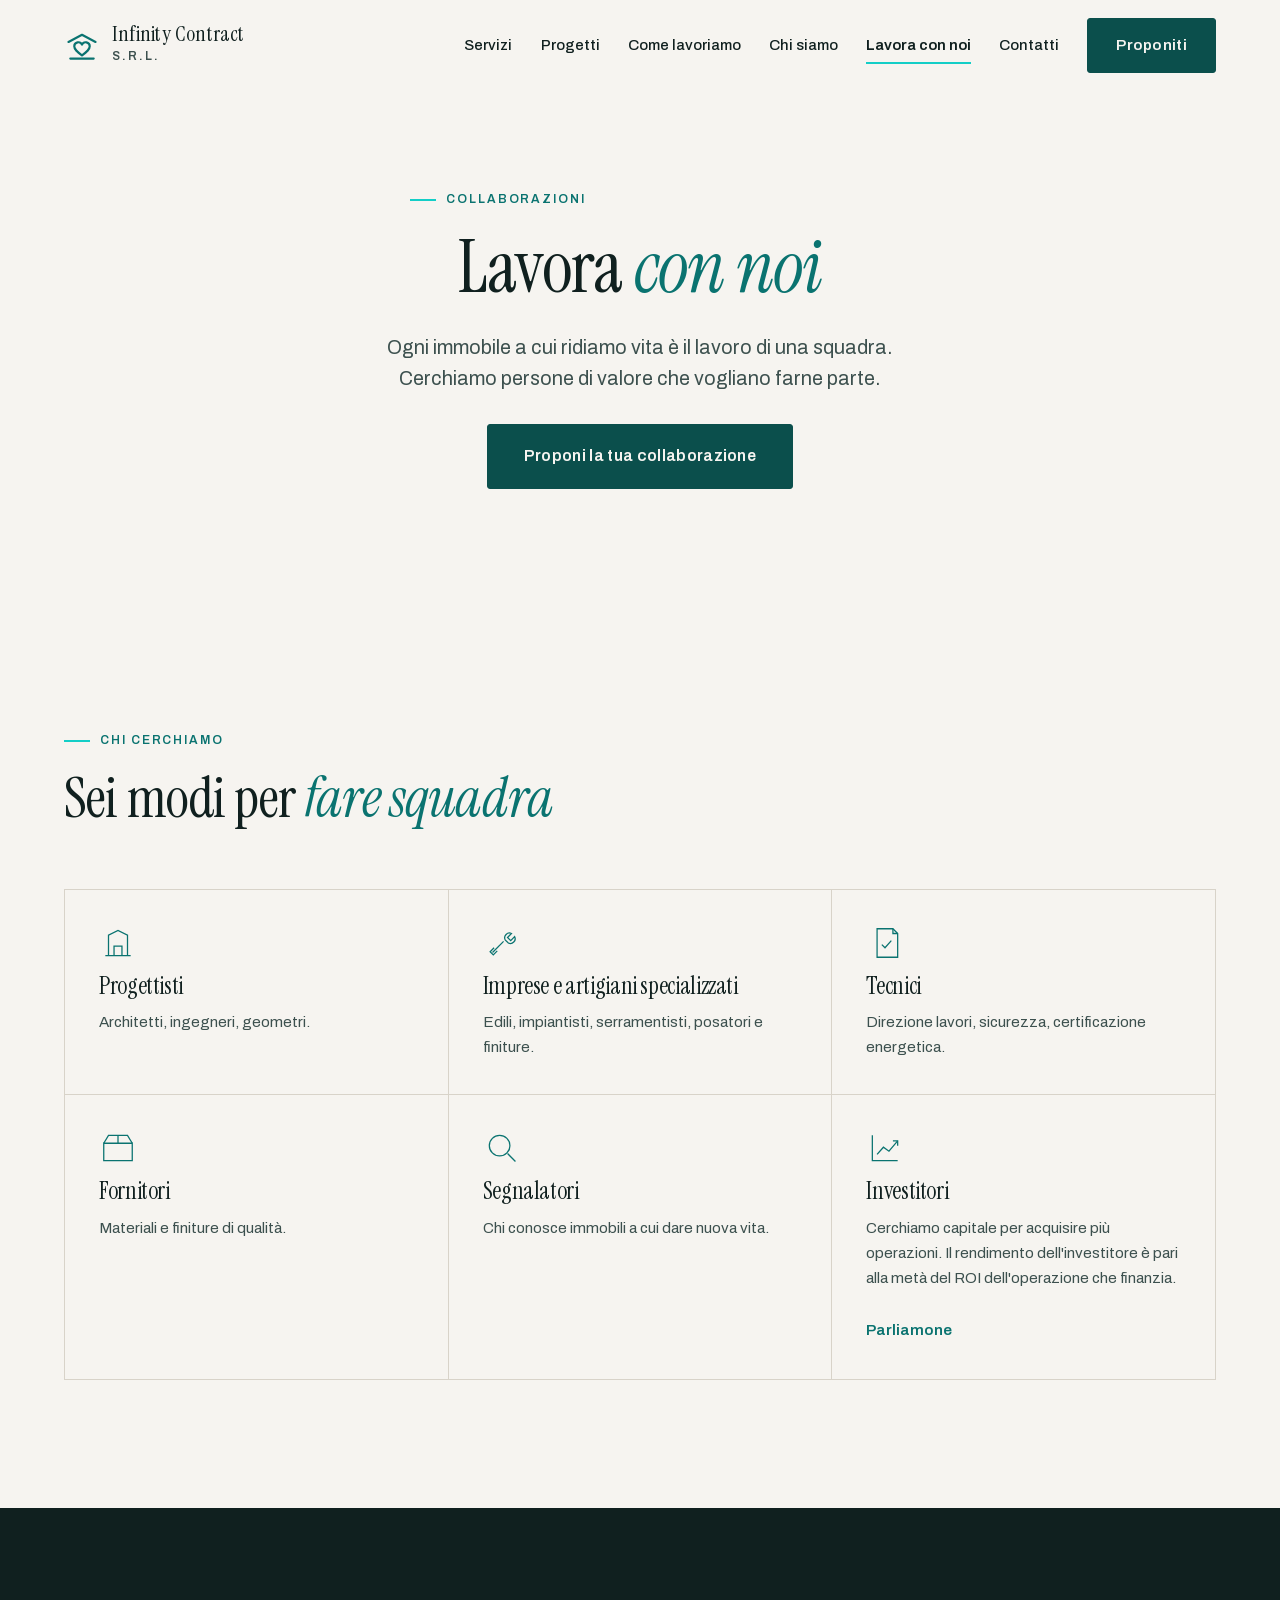
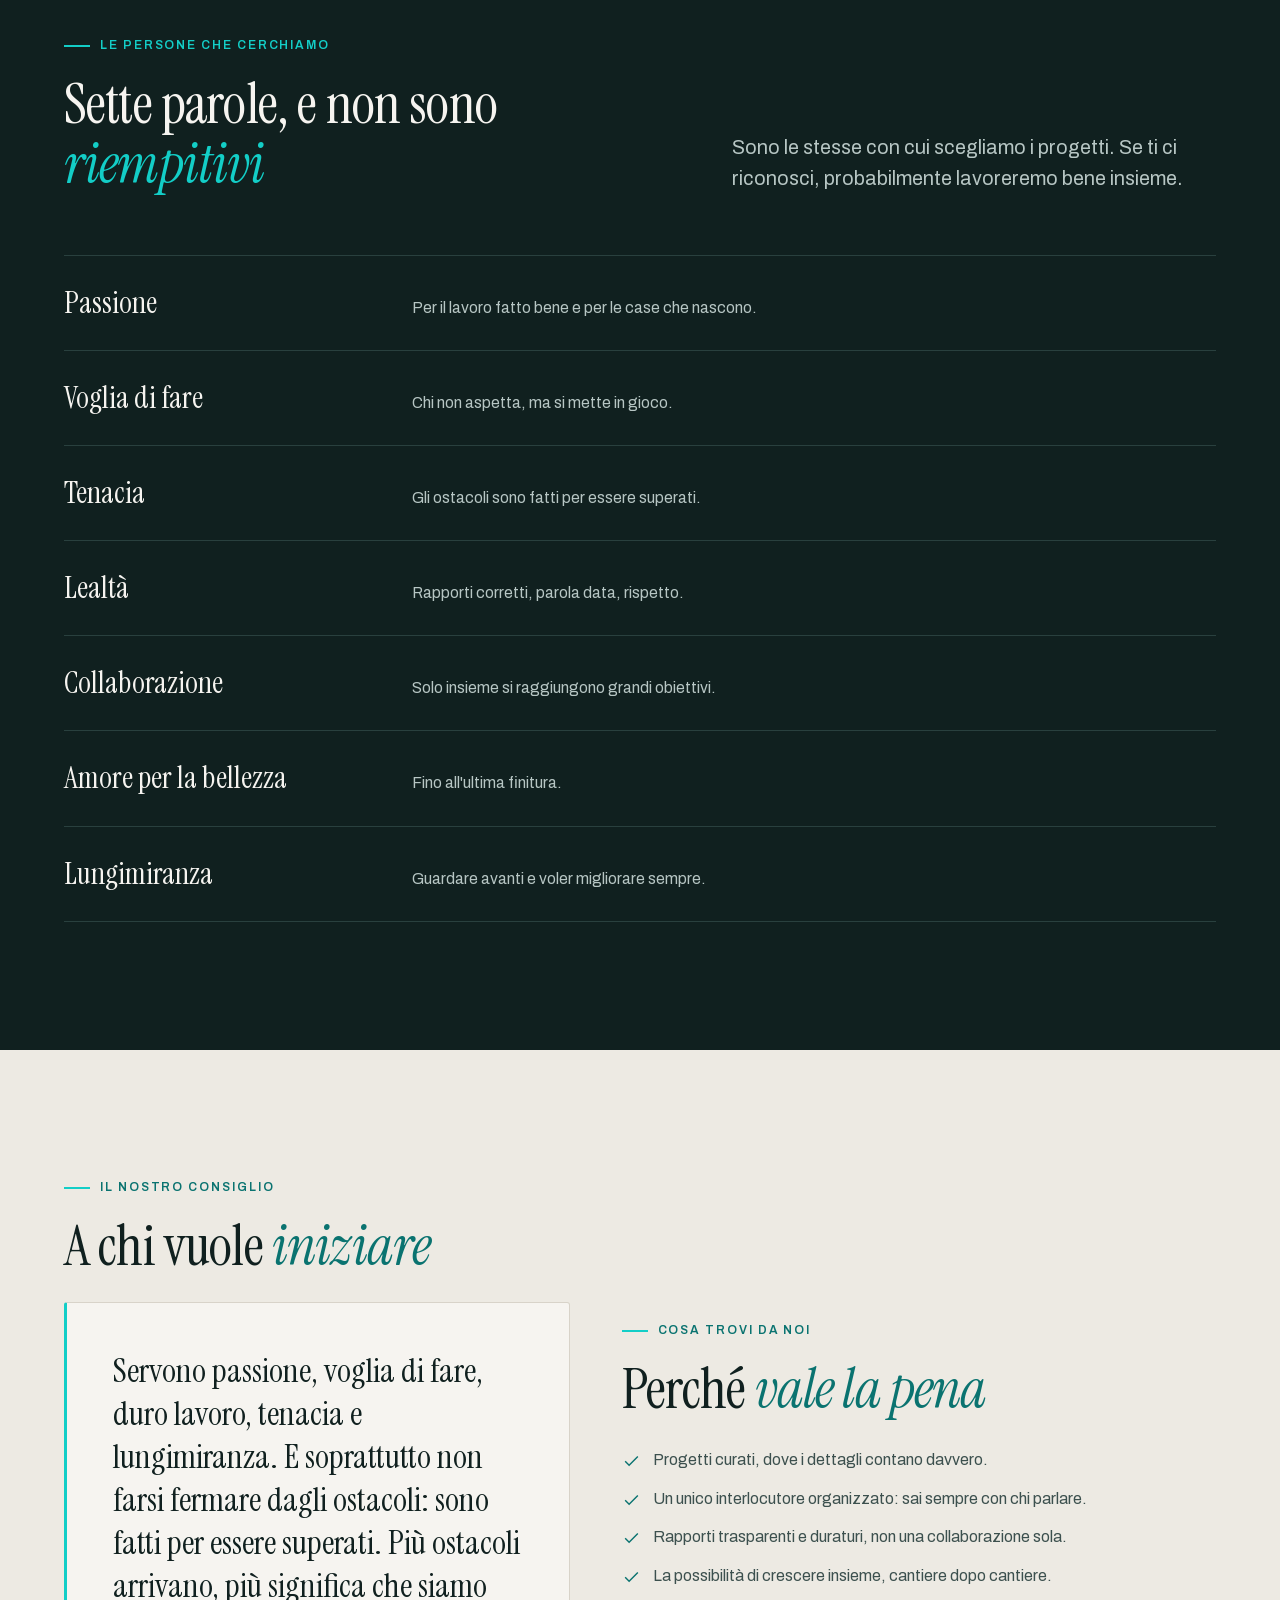
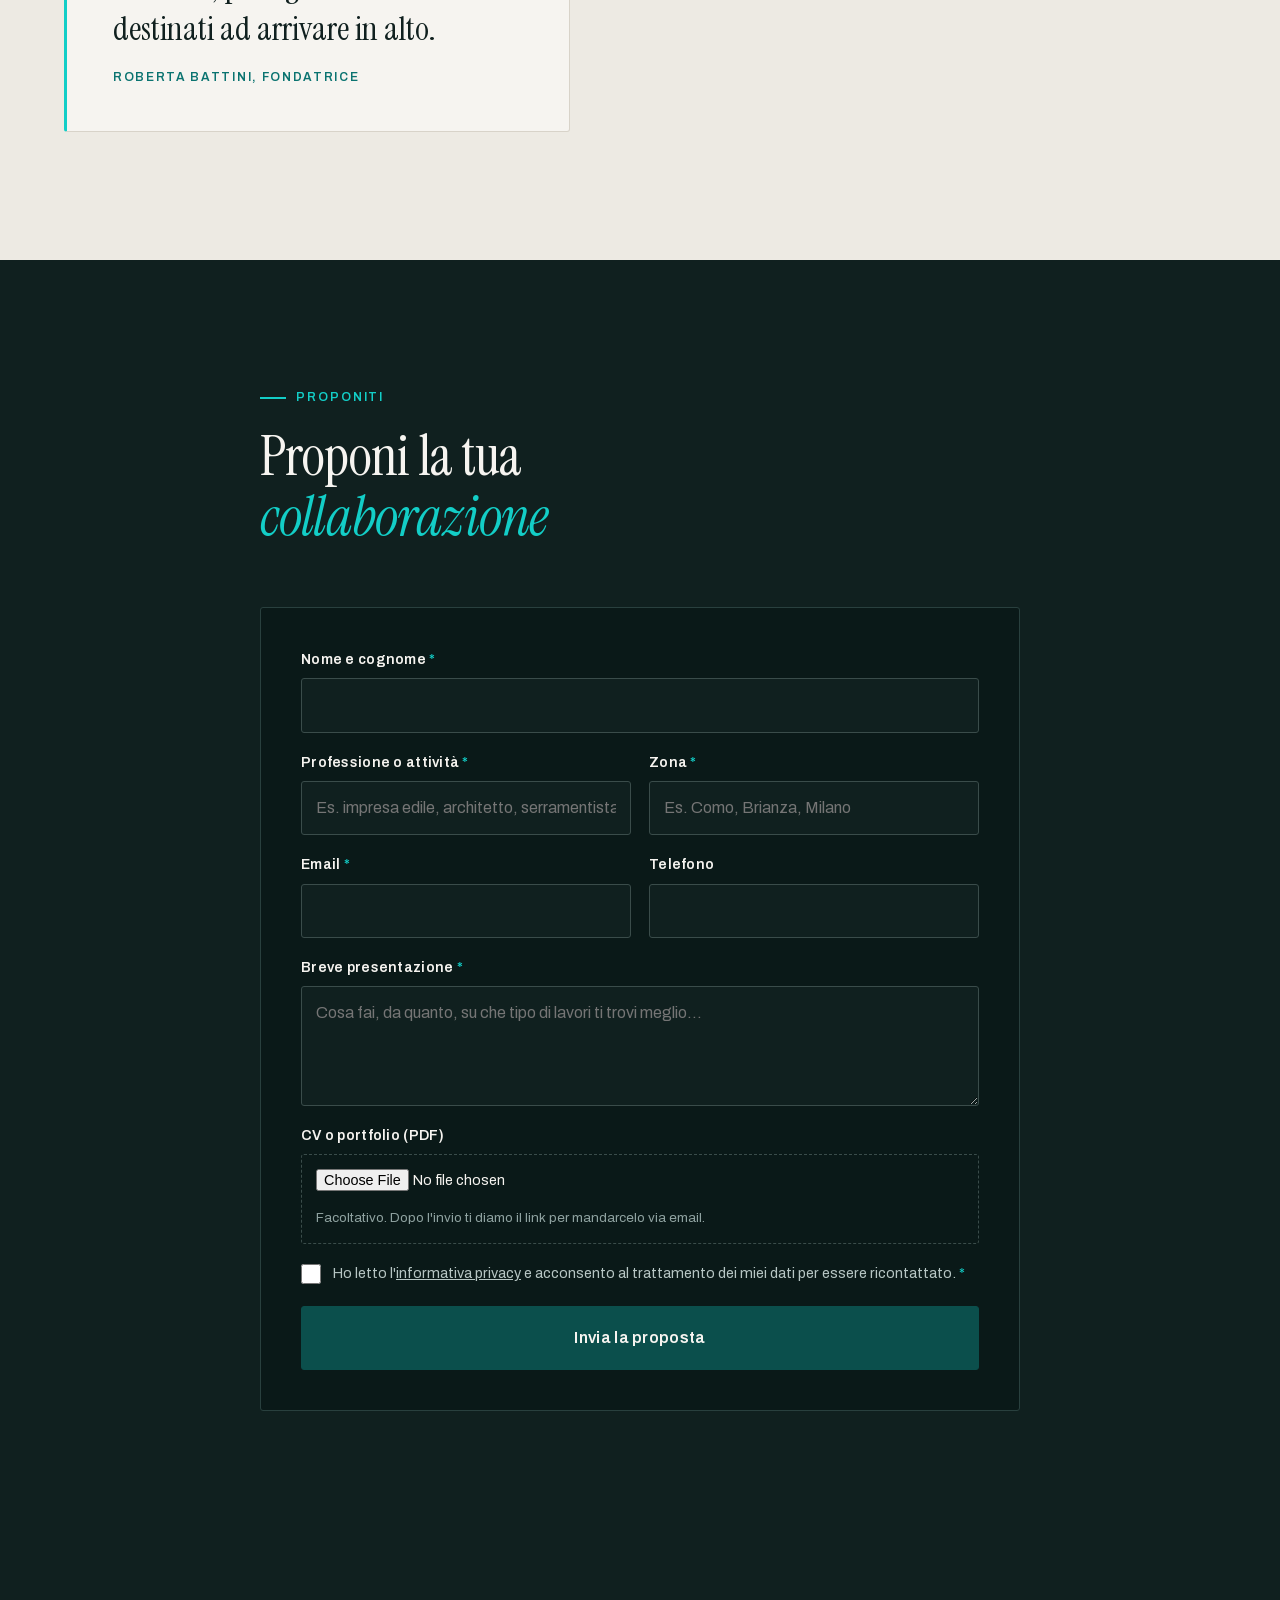
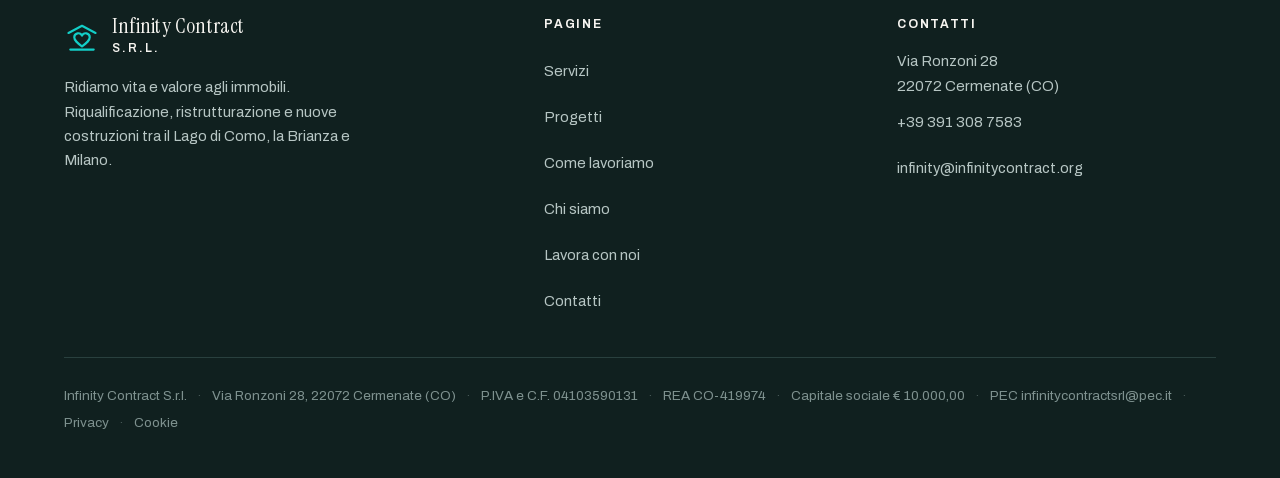
==== commit edcb2615: "Sezione progetti, riquadro investitori e correzioni della cliente Il sito passa da due pagine a quat" ====
--- a/lavora-con-noi.html
+++ b/lavora-con-noi.html
@@ -4,7 +4,7 @@
 <meta charset="utf-8" />
 <meta name="viewport" content="width=device-width, initial-scale=1" />
 <title>Lavora con noi — Infinity Contract</title>
-<meta name="description" content="Cerchiamo progettisti, imprese e artigiani specializzati, tecnici, fornitori e segnalatori per i nostri cantieri tra il Lago di Como, la Brianza e Milano. Proponi la tua collaborazione." />
+<meta name="description" content="Cerchiamo progettisti, imprese e artigiani specializzati, tecnici, fornitori, segnalatori e investitori per i nostri cantieri tra il Lago di Como, la Brianza e Milano. Proponi la tua collaborazione." />
 <meta name="theme-color" content="#10201F" />
 <link rel="canonical" href="https://www.infinitycontract.org/lavora-con-noi.html" />
 
@@ -37,7 +37,7 @@
   </a>
   <nav id="nav" aria-label="Principale">
     <a href="index.html#servizi">Servizi</a>
-    <a href="index.html#borgo">Borgo Noseda</a>
+    <a href="progetti.html">Progetti</a>
     <a href="index.html#metodo">Come lavoriamo</a>
     <a href="index.html#chi">Chi siamo</a>
     <a href="lavora-con-noi.html" class="on" aria-current="page">Lavora con noi</a>
@@ -51,7 +51,7 @@
 
 <div id="menu" aria-hidden="true">
   <a href="index.html#servizi">Servizi</a>
-  <a href="index.html#borgo">Borgo Noseda</a>
+  <a href="progetti.html">Progetti</a>
   <a href="index.html#metodo">Come lavoriamo</a>
   <a href="index.html#chi">Chi siamo</a>
   <a href="lavora-con-noi.html">Lavora con noi</a>
@@ -85,7 +85,7 @@
   <div class="wrap">
     <div class="head-2 rv">
       <p class="kicker">Chi cerchiamo</p>
-      <h2 id="h-cerchiamo">Cinque modi per <em>fare squadra</em></h2>
+      <h2 id="h-cerchiamo">Sei modi per <em>fare squadra</em></h2>
     </div>
     <div class="ruoli stagger">
       <article class="ruolo">
@@ -122,6 +122,18 @@
         </svg>
         <h3>Segnalatori</h3>
         <p>Chi conosce immobili a cui dare nuova vita.</p>
+      </article>
+      <!-- Unico riquadro con un link: un investitore non manda un curriculum,
+           quindi non lo si manda al modulo di questa pagina ma a quello dei
+           contatti, con il motivo già scelto. -->
+      <article class="ruolo">
+        <svg viewBox="0 0 48 48" fill="none" stroke="currentColor" stroke-width="1.6" aria-hidden="true">
+          <path d="M8 8v32h32"/><path d="m14 32 8-9 7 5 11-13"/><path d="M34 15h6v6"/>
+        </svg>
+        <h3>Investitori</h3>
+        <p>Cerchiamo capitale per acquisire più operazioni. Il rendimento
+          dell'investitore è pari alla metà del ROI dell'operazione che finanzia.</p>
+        <a class="link" href="index.html?motivo=Voglio%20partecipare%20a%20una%20vostra%20operazione%20immobiliare#contatti">Parliamone</a>
       </article>
     </div>
   </div>
@@ -295,7 +307,7 @@
         <h4>Pagine</h4>
         <ul>
           <li><a href="index.html#servizi">Servizi</a></li>
-          <li><a href="index.html#borgo">Borgo Noseda</a></li>
+          <li><a href="progetti.html">Progetti</a></li>
           <li><a href="index.html#metodo">Come lavoriamo</a></li>
           <li><a href="index.html#chi">Chi siamo</a></li>
           <li><a href="lavora-con-noi.html">Lavora con noi</a></li>
--- a/stile.css
+++ b/stile.css
@@ -244,7 +244,7 @@
   /* L'immagine prende quello che resta invece di imporre una proporzione fissa:
      così l'hero entra anche sugli schermi corti, senza tagli. */
   .hero .hero-media{flex:1;display:flex;flex-direction:column;min-height:130px}
-  .hero .hero-ph{flex:1;aspect-ratio:auto;min-height:110px}
+  .hero .hero-ph{flex:1;height:auto;aspect-ratio:auto;min-height:110px;object-position:center 60%}
   .hero .hero-tag{position:static;max-width:none;margin-top:10px;box-shadow:none;
     display:flex;align-items:center;gap:12px}
   .hero .hero-tag b{font-size:1.3rem}
@@ -267,7 +267,8 @@
 
 .hero-media{position:relative}
 .hero-ph{
-  aspect-ratio:4/5;border-radius:var(--rad);
+  aspect-ratio:4/5;border-radius:var(--rad);object-fit:cover;width:100%;height:auto;
+  object-position:center 62%;    /* tiene la corte, non il cielo */
   clip-path:inset(0 0 100% 0);transition:clip-path 1.3s var(--ease) .25s;
 }
 .ready .hero-ph{clip-path:inset(0 0 0 0)}
@@ -322,41 +323,6 @@
   font-size:12px;font-weight:600;letter-spacing:.06em;text-transform:uppercase;
   color:var(--ink-2);border:1px solid var(--line-2);border-radius:999px;padding:5px 12px;
 }
-
-/* ═══════════════════════════════════════════════════════════════════════
-   PRIMA / DOPO
-   ═══════════════════════════════════════════════════════════════════════ */
-.ba{position:relative;aspect-ratio:16/9;border-radius:var(--rad);overflow:hidden;touch-action:pan-y;user-select:none}
-.ba .strato{position:absolute;inset:0}
-.ba .dopo{clip-path:inset(0 0 0 var(--x,50%))}
-/* Dentro il confronto le didascalie dei segnaposto starebbero una sopra
-   l'altra, e quella del livello "dopo" verrebbe tagliata dal clip-path.
-   Qui bastano le due pastiglie Prima/Dopo. */
-.ba .ph::after{display:none}
-.ba .et{
-  position:absolute;top:14px;padding:6px 12px;border-radius:2px;font-size:12px;font-weight:700;
-  letter-spacing:.14em;text-transform:uppercase;background:rgba(16,32,31,.82);color:var(--bone);
-}
-.ba .et-a{left:14px}
-.ba .et-b{right:14px;background:var(--turq);color:var(--ink)}
-.ba-h{position:absolute;top:0;bottom:0;left:var(--x,50%);width:2px;background:var(--turq);pointer-events:none;transform:translateX(-1px)}
-.ba-h::after{
-  content:'';position:absolute;top:50%;left:50%;width:46px;height:46px;transform:translate(-50%,-50%);
-  border-radius:50%;background:var(--turq);box-shadow:0 4px 18px rgba(16,32,31,.3);
-}
-.ba-h i{
-  position:absolute;top:50%;left:50%;transform:translate(-50%,-50%);z-index:2;
-  color:var(--ink);font-style:normal;font-size:15px;font-weight:700;letter-spacing:-.06em;
-}
-.ba input[type=range]{
-  position:absolute;inset:0;width:100%;height:100%;opacity:0;cursor:ew-resize;margin:0;
-  -webkit-appearance:none;appearance:none;background:none;
-}
-/* Cursore largo 0: così il valore corrisponde esattamente al punto cliccato e la
-   maniglia disegnata non va mai fuori asse rispetto al taglio. */
-.ba input[type=range]::-webkit-slider-thumb{-webkit-appearance:none;width:1px;height:100%}
-.ba input[type=range]::-moz-range-thumb{width:1px;height:100%;border:0}
-.ba input[type=range]:focus-visible+.ba-h::after{outline:3px solid var(--bone);outline-offset:2px}
 
 /* ═══════════════════════════════════════════════════════════════════════
    METODO — la pianta che si disegna
@@ -427,7 +393,9 @@
 
 .chi-grid{display:grid;gap:clamp(30px,4vw,56px)}
 @media(min-width:960px){.chi-grid{grid-template-columns:.92fr 1.08fr;align-items:center}}
-.chi-ph{aspect-ratio:1/1;border-radius:var(--rad)}
+/* Chi siamo è a colonna singola: senza foto la misura di lettura va tenuta
+   stretta, altrimenti i pilastri si allungano per tutti i 1240px. */
+.chi-solo{max-width:820px;margin-inline:auto}
 .cit{
   font-family:var(--serif);font-size:clamp(1.5rem,2.9vw,2.15rem);line-height:1.28;
   padding-left:26px;border-left:2px solid var(--turq);margin:26px 0;max-width:30ch;
@@ -449,6 +417,94 @@
 }
 .map iframe{position:absolute;inset:0;width:100%;height:100%;border:0}
 .map p{font-size:.92rem;color:var(--ink-2);margin-bottom:16px;max-width:38ch}
+
+/* ═══════════════════════════════════════════════════════════════════════
+   PROGETTI — l'elenco (progetti.html) e la scheda del singolo progetto
+   (progetto-*.html). Aggiungere un progetto significa aggiungere una card
+   qui e una pagina copiata da progetto-borgo-noseda.html: nessuna di queste
+   regole va toccata.
+   ═══════════════════════════════════════════════════════════════════════ */
+.prog-lista{display:grid;gap:clamp(20px,2.6vw,30px)}
+@media(min-width:760px){.prog-lista{grid-template-columns:repeat(2,1fr)}}
+
+.prog-card{
+  display:flex;flex-direction:column;background:var(--bone);
+  border:1px solid var(--line);border-radius:var(--rad);overflow:hidden;
+  text-decoration:none;color:inherit;position:relative;
+  transition:border-color .4s var(--ease),transform .5s var(--ease);
+}
+.prog-card:hover{border-color:var(--turq-ink);transform:translateY(-4px)}
+.prog-card .foto{position:relative;line-height:0;overflow:hidden}
+.prog-card img{
+  width:100%;height:auto;aspect-ratio:3/2;object-fit:cover;
+  transition:transform .7s var(--ease);
+}
+.prog-card:hover img{transform:scale(1.04)}
+.prog-corpo{padding:clamp(20px,2.4vw,28px);display:flex;flex-direction:column;gap:10px;flex:1}
+.prog-corpo h3{font-size:clamp(1.35rem,2.2vw,1.75rem)}
+.prog-corpo p{font-size:.95rem;color:var(--ink-2)}
+.prog-meta{
+  display:flex;flex-wrap:wrap;gap:8px 18px;margin-top:4px;
+  font-size:12px;font-weight:600;letter-spacing:.08em;text-transform:uppercase;
+  color:var(--ink-2);
+}
+.prog-meta b{color:var(--petrol);font-weight:700}
+.prog-card .link{margin-top:auto;padding-top:8px;min-height:44px;align-items:flex-end}
+
+/* Il riquadro che chiude l'elenco: è un invito, non un progetto finto. */
+.prog-invito{
+  display:flex;flex-direction:column;justify-content:center;gap:14px;
+  padding:clamp(24px,3vw,38px);border:1px dashed var(--line-2);border-radius:var(--rad);
+  background:var(--bone-2);
+}
+.prog-invito h3{font-size:clamp(1.25rem,2vw,1.55rem)}
+.prog-invito p{font-size:.95rem;color:var(--ink-2);max-width:40ch}
+
+/* L'etichetta di stato era legata alla sezione in evidenza: ora serve anche
+   sulle card e nell'intestazione della scheda, quindi non è più annidata. */
+.stato-lav{
+  display:inline-flex;align-items:center;gap:9px;margin-bottom:18px;
+  font-size:12px;font-weight:700;letter-spacing:.14em;text-transform:uppercase;
+  color:var(--ink);background:var(--turq);border-radius:999px;padding:7px 15px;
+}
+.prog-card .stato-lav{position:absolute;top:14px;left:14px;z-index:2;margin:0}
+
+/* Le briciole: dicono dove sei e riportano all'elenco. */
+.briciole{
+  display:flex;flex-wrap:wrap;align-items:center;gap:8px;
+  font-size:12px;font-weight:600;letter-spacing:.06em;color:var(--ink-2);margin-bottom:18px;
+}
+.briciole a{color:var(--turq-ink);text-decoration:none;min-height:44px;display:inline-flex;align-items:center}
+.briciole a:hover{text-decoration:underline}
+.sec-dark .briciole{color:#8FA2A0}
+.sec-dark .briciole a{color:var(--turq)}
+
+/* I dati del progetto: coppie etichetta/valore, non una tabella, perché
+   sul telefono una tabella a due colonne si spezza male. */
+.dati{display:grid;gap:1px;background:var(--line);border:1px solid var(--line);border-radius:var(--rad);overflow:hidden}
+@media(min-width:620px){.dati{grid-template-columns:repeat(2,1fr)}}
+@media(min-width:1040px){.dati{grid-template-columns:repeat(4,1fr)}}
+.dati>div{background:var(--bone);padding:clamp(18px,2.2vw,24px);display:flex;flex-direction:column;gap:6px}
+.dati dt{font-size:12px;font-weight:700;letter-spacing:.1em;text-transform:uppercase;color:var(--ink-2)}
+.dati dd{font-size:1.05rem;font-weight:600;color:var(--ink);line-height:1.35}
+.dati dd small{display:block;font-size:.82rem;font-weight:400;color:var(--ink-2);margin-top:4px}
+
+/* Quando un dato non c'è ancora lo si dice, non lo si inventa. */
+.in-attesa{color:var(--ink-2);font-weight:500}
+
+/* Il contatto della singola scheda: WhatsApp ed email, già compilati. */
+.prog-contatto{display:flex;flex-wrap:wrap;gap:12px;margin-top:26px}
+/* Verde WhatsApp scurito: quello ufficiale (#25D366) su testo osso sta a 1,8:1
+   e non passa. Questo regge il testo chiaro. */
+.btn-wa{--bg:#146B47}
+.btn svg{position:relative;z-index:2;width:19px;height:19px;flex:none}
+
+/* Gruppo di foto ancora vuoto: lo stato si dichiara, non si nasconde. */
+.gal-vuota{
+  grid-column:1/-1;border:1px dashed var(--line-2);border-radius:var(--rad);
+  padding:clamp(28px,4vw,44px);text-align:center;color:var(--ink-2);font-size:.95rem;
+}
+.sec-dark .gal-vuota{border-color:#3A4C4A;color:#8FA2A0}
 
 /* ═══════════════════════════════════════════════════════════════════════
    FAQ
@@ -599,12 +655,10 @@
    ═══════════════════════════════════════════════════════════════════════ */
 .evid-grid{display:grid;gap:clamp(28px,4vw,54px);align-items:center}
 @media(min-width:980px){.evid-grid{grid-template-columns:1.05fr .95fr}}
-.evid-ph{aspect-ratio:4/3;border-radius:var(--rad)}
-.evid .stato-lav{
-  display:inline-flex;align-items:center;gap:9px;margin-bottom:18px;
-  font-size:12px;font-weight:700;letter-spacing:.14em;text-transform:uppercase;
-  color:var(--ink);background:var(--turq);border-radius:999px;padding:7px 15px;
-}
+/* 16/9: è la proporzione nativa della foto da drone, così non si taglia. */
+.evid-ph{aspect-ratio:16/9;border-radius:var(--rad);object-fit:cover;width:100%;height:auto}
+/* .stato-lav sta ora nel blocco PROGETTI, senza annidamento: la usano anche
+   le card dell'elenco e l'intestazione della scheda. */
 .evid-fatti{list-style:none;display:grid;gap:12px;margin:24px 0 30px}
 .evid-fatti li{display:flex;gap:12px;align-items:flex-start;font-size:.98rem;color:#B7C6C4}
 .evid-fatti svg{width:19px;height:19px;color:var(--turq);flex:none;margin-top:3px}
@@ -634,15 +688,33 @@
 /* ═══════════════════════════════════════════════════════════════════════
    CHI SIAMO — video dell'intervista
    ═══════════════════════════════════════════════════════════════════════ */
-.video-ph{
-  aspect-ratio:16/9;border-radius:var(--rad);margin-top:28px;
-  display:grid;place-items:center;text-align:center;padding:24px;
-}
-.video-ph .play{
-  width:64px;height:64px;border-radius:50%;background:var(--turq);color:var(--ink);
-  display:grid;place-items:center;margin:0 auto 14px;
-}
-.video-ph p{font-size:.92rem;color:var(--ink-2);max-width:34ch}
+.video{margin:28px 0 0}
+.video-avvia{
+  position:relative;width:100%;aspect-ratio:16/9;border:1px solid var(--line);
+  border-radius:var(--rad);cursor:pointer;overflow:hidden;
+  /* Colore pieno sotto il gradiente: se il gradiente non viene disegnato il
+     testo chiaro resta su fondo scuro invece che su fondo trasparente. */
+  background:#122927 linear-gradient(135deg,#17302E,#0C1F1E 60%,#13302E);color:var(--bone);
+  display:flex;flex-direction:column;align-items:center;justify-content:center;gap:14px;
+  padding:24px;text-align:center;transition:border-color .3s;
+}
+.video-avvia:hover{border-color:var(--turq)}
+/* Avviso prima del click: è quello che rende il consenso informato, quindi
+   deve stare lì sotto in chiaro, non nascosto in una pagina legale. */
+.video-nota{font-size:.84rem;color:var(--ink-2);margin-top:10px;max-width:56ch}
+.sec-dark .video-nota{color:#8FA2A0}
+.video-avvia .play{
+  width:66px;height:66px;border-radius:50%;background:var(--turq);color:var(--ink);
+  display:grid;place-items:center;padding-left:4px;
+  transition:transform .4s var(--ease);
+}
+.video-avvia:hover .play{transform:scale(1.07)}
+.video-testo b{display:block;font-family:var(--serif);font-weight:400;font-size:1.3rem}
+.video-testo small{display:block;margin-top:5px;font-size:12px;color:#8FA2A0}
+/* Una volta avviato, il player prende il posto del bottone */
+.video video,.video iframe{
+  width:100%;aspect-ratio:16/9;display:block;border:0;border-radius:var(--rad);background:#000;
+}
 
 /* ═══════════════════════════════════════════════════════════════════════
    LAVORA CON NOI
@@ -654,6 +726,9 @@
 .ruolo svg{width:38px;height:38px;color:var(--turq-ink)}
 .ruolo h3{font-size:clamp(1.25rem,2vw,1.5rem)}
 .ruolo p{font-size:.95rem;color:var(--ink-2)}
+/* Il link del riquadro Investitori: spinto in fondo con margin-top:auto
+   così resta allineato qualunque sia la lunghezza del testo sopra. */
+.ruolo .link{margin-top:auto;align-self:flex-start;min-height:44px;align-items:flex-end}
 
 .parole{list-style:none;display:grid;gap:0;border-top:1px solid #29403E}
 .parola{
@@ -695,3 +770,104 @@
 }
 .foot-legale span{white-space:nowrap}
 .foot-legale .sep{opacity:.5}
+
+/* ═══════════════════════════════════════════════════════════════════════
+   LA NOSTRA MISSIONE
+   Molto spazio bianco, come chiede il documento: i tre blocchi respirano
+   e i sottotitoli restano nel serif del sito.
+   ═══════════════════════════════════════════════════════════════════════ */
+.missione .apertura{max-width:58ch}
+.missione .blocco{margin-top:clamp(44px,6vw,76px)}
+.missione h3{
+  font-size:clamp(1.25rem,2.1vw,1.6rem);margin-bottom:24px;
+  padding-bottom:14px;border-bottom:1px solid var(--line);
+}
+.restituiamo{display:grid;gap:clamp(26px,3.4vw,44px);list-style:none}
+@media(min-width:820px){.restituiamo{grid-template-columns:repeat(3,1fr)}}
+.restituiamo h4{
+  font-family:var(--serif);font-weight:400;letter-spacing:-.01em;
+  font-size:clamp(1.3rem,2vw,1.62rem);line-height:1.1;color:var(--petrol);
+  margin-bottom:10px;
+}
+.restituiamo p{color:var(--ink-2);font-size:.98rem}
+.missione .blocco p{max-width:64ch}
+.missione .chiusura{margin-top:clamp(40px,5vw,60px)}
+
+/* ═══════════════════════════════════════════════════════════════════════
+   GALLERIA + LIGHTBOX
+   Le miniature sono file a parte (-sm): nella griglia non ha senso
+   scaricare l'immagine grande, che arriva solo quando si apre il lightbox.
+   ═══════════════════════════════════════════════════════════════════════ */
+.gal-filtri{display:flex;flex-wrap:wrap;gap:8px;margin-bottom:28px}
+.gal-filtro{
+  min-height:44px;padding:10px 20px;border:1px solid var(--line-2);border-radius:999px;
+  background:none;cursor:pointer;font-size:.9rem;font-weight:500;color:inherit;
+  transition:background .3s,color .3s,border-color .3s;
+}
+.gal-filtro[aria-pressed=true]{background:var(--ink);border-color:var(--ink);color:var(--bone)}
+.gal-filtro:hover{border-color:var(--turq-ink)}
+.sec-dark .gal-filtro{border-color:#3A4C4A}
+.sec-dark .gal-filtro[aria-pressed=true]{background:var(--turq);border-color:var(--turq);color:var(--ink)}
+
+.galleria{display:grid;gap:12px;grid-template-columns:repeat(2,1fr)}
+@media(min-width:720px){.galleria{grid-template-columns:repeat(3,1fr);gap:16px}}
+@media(min-width:1100px){.galleria{grid-template-columns:repeat(4,1fr)}}
+.gal-voce{margin:0;position:relative}
+.gal-voce.nascosta{display:none}
+.gal-apri{
+  display:block;width:100%;padding:0;border:0;background:none;cursor:zoom-in;
+  border-radius:var(--rad);overflow:hidden;position:relative;line-height:0;
+}
+.gal-apri img{
+  width:100%;height:auto;aspect-ratio:4/3;object-fit:cover;
+  transition:transform .6s var(--ease),filter .4s;
+}
+.gal-apri:hover img{transform:scale(1.045)}
+.gal-apri::after{
+  content:'';position:absolute;inset:0;background:var(--ink);opacity:0;
+  transition:opacity .4s;pointer-events:none;
+}
+.gal-apri:hover::after{opacity:.12}
+.gal-voce figcaption{
+  font-size:12px;font-weight:600;letter-spacing:.06em;color:var(--ink-2);
+  margin-top:8px;line-height:1.35;
+}
+.sec-dark .gal-voce figcaption{color:#8FA2A0}
+/* L'etichetta che distingue lo stato di fatto dal progetto */
+.gal-tag{
+  position:absolute;top:10px;left:10px;z-index:2;
+  font-size:12px;font-weight:700;letter-spacing:.1em;text-transform:uppercase;
+  padding:5px 11px;border-radius:999px;background:rgba(16,32,31,.82);color:var(--bone);
+}
+.gal-tag.progetto{background:var(--turq);color:var(--ink)}
+
+#lightbox{
+  position:fixed;inset:0;z-index:200;background:rgba(10,25,24,.96);
+  display:none;align-items:center;justify-content:center;padding:clamp(12px,3vw,40px);
+}
+#lightbox.aperto{display:flex}
+#lightbox img{
+  max-width:100%;max-height:82vh;object-fit:contain;border-radius:var(--rad);
+  background:#0A1918;
+}
+.lb-didascalia{
+  position:absolute;left:0;right:0;bottom:clamp(12px,3vw,26px);text-align:center;
+  color:var(--bone);font-size:.92rem;padding:0 60px;
+  max-width:none;   /* altrimenti vince il max-width:68ch dei paragrafi */
+}
+.lb-didascalia b{display:block;font-family:var(--serif);font-weight:400;font-size:1.2rem;margin-bottom:4px}
+.lb-didascalia span{color:#8FA2A0;font-size:12px;letter-spacing:.1em;text-transform:uppercase}
+#lightbox button{
+  position:absolute;background:rgba(246,244,240,.1);border:1px solid #3A4C4A;color:var(--bone);
+  width:52px;height:52px;border-radius:50%;cursor:pointer;display:grid;place-items:center;
+  transition:background .25s,border-color .25s;
+}
+#lightbox button:hover{background:var(--turq);border-color:var(--turq);color:var(--ink)}
+.lb-chiudi{top:clamp(12px,3vw,26px);right:clamp(12px,3vw,26px)}
+.lb-prec{left:clamp(8px,2vw,26px);top:50%;transform:translateY(-50%)}
+.lb-succ{right:clamp(8px,2vw,26px);top:50%;transform:translateY(-50%)}
+@media(max-width:560px){
+  .lb-prec{left:8px}.lb-succ{right:8px}
+  #lightbox button{width:46px;height:46px}
+  .lb-didascalia{padding:0 16px;font-size:.86rem}
+}
